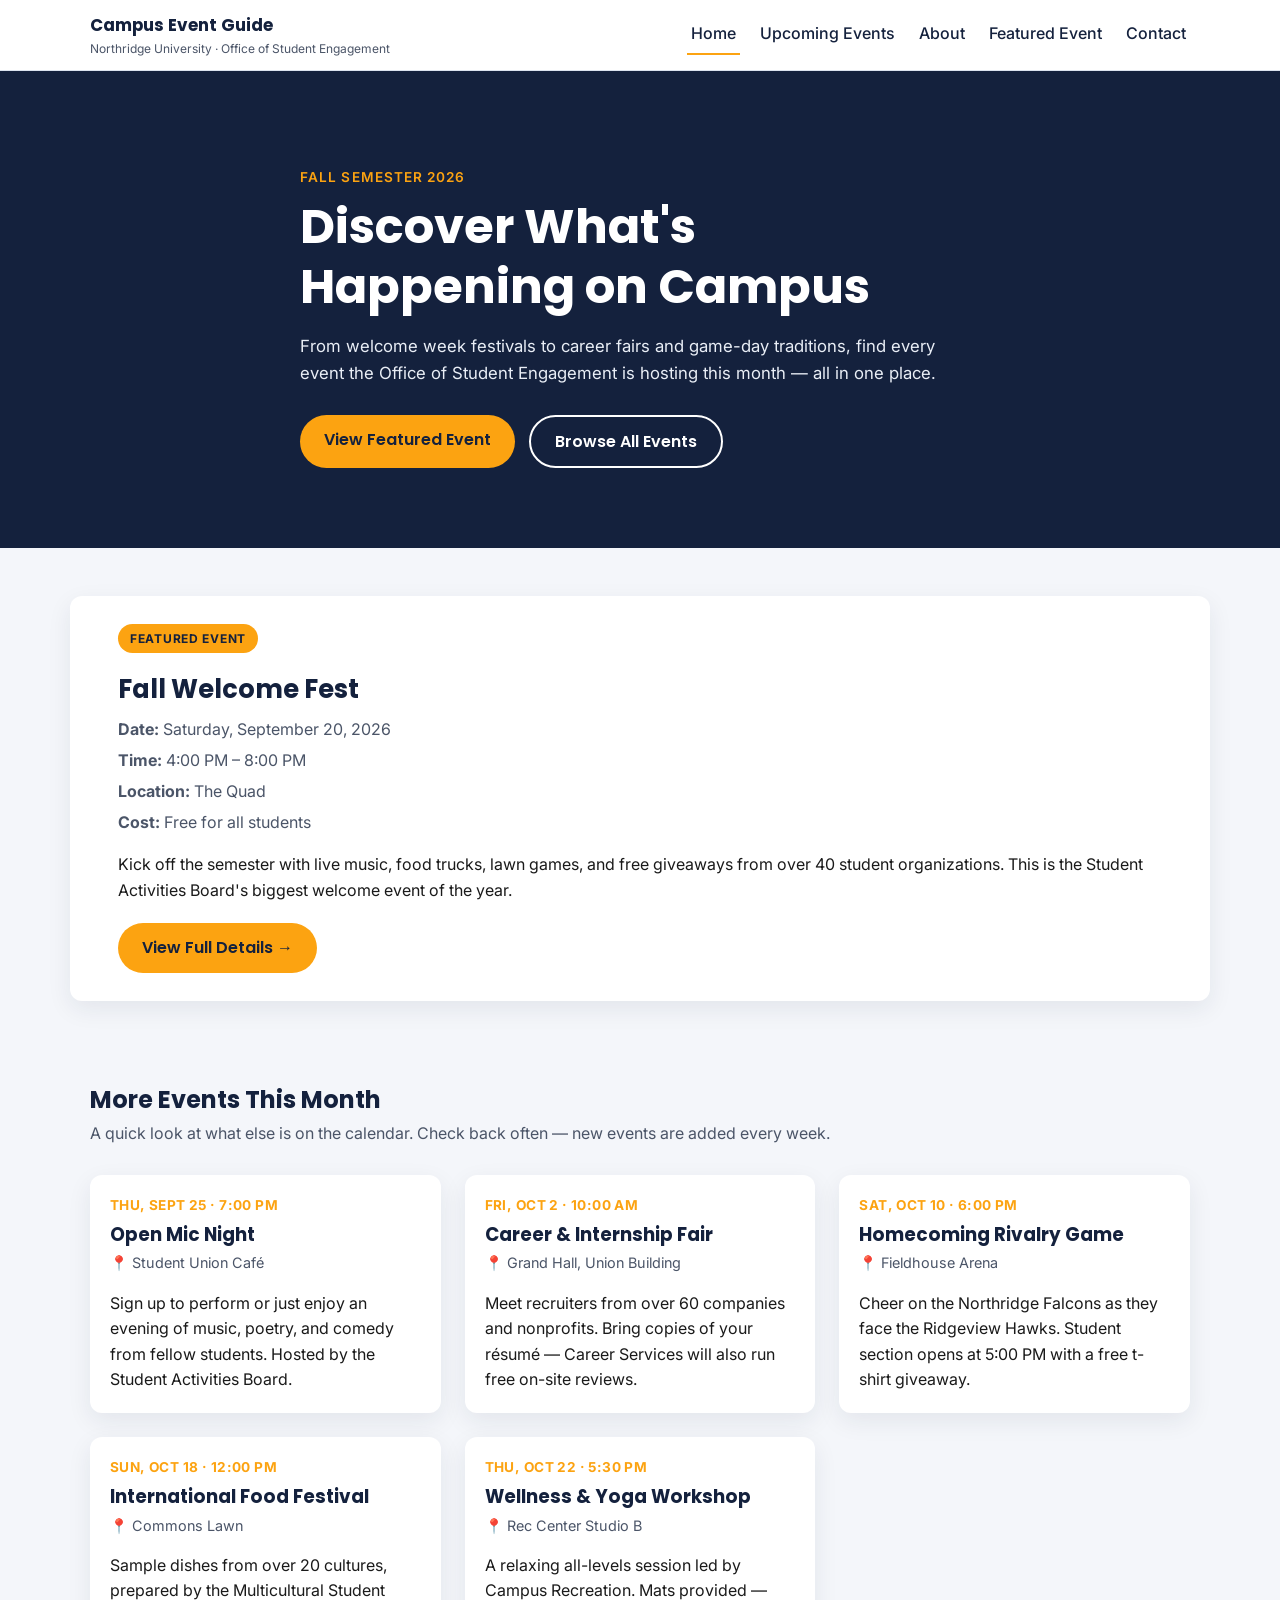
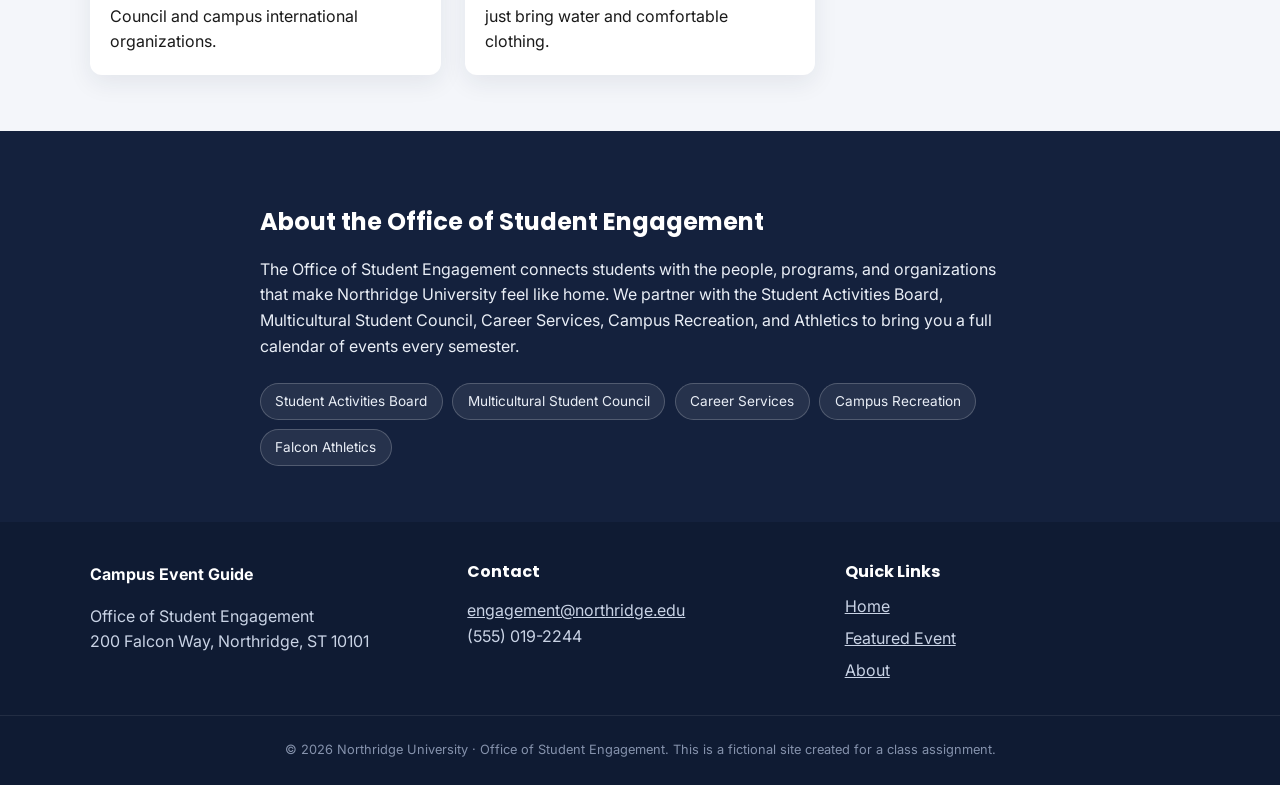
==== index.html @ b92c603f "Added index, event, and stylesheet files. Also created nav bar" ====
<!DOCTYPE html>
<html lang="en">
<head>
  <meta charset="UTF-8">
  <meta name="viewport" content="width=device-width, initial-scale=1.0">
  <title>Campus Event Guide | Northridge University</title>
  <meta name="description" content="Discover upcoming campus activities at Northridge University, brought to you by the Office of Student Engagement.">
  <link rel="preconnect" href="https://fonts.googleapis.com">
  <link rel="preconnect" href="https://fonts.gstatic.com" crossorigin>
  <link href="https://fonts.googleapis.com/css2?family=Inter:wght@400;500;600&family=Poppins:wght@600;700&display=swap" rel="stylesheet">
  <link rel="stylesheet" href="css/styles.css">
</head>
<body>
  <a class="skip-link" href="#main">Skip to main content</a>

  <header class="site-header">
    <div class="container header-inner">
      <a class="brand" href="index.html">
        <span class="brand-text">
          <strong>Campus Event Guide</strong>
          <small>Northridge University · Office of Student Engagement</small>
        </span>
      </a>
      <nav class="site-nav" aria-label="Primary">
        <ul>
          <li><a href="index.html" aria-current="page">Home</a></li>
          <li><a href="#events">Upcoming Events</a></li>
          <li><a href="#about">About</a></li>
          <li><a href="event.html">Featured Event</a></li>
          <li><a href="#contact">Contact</a></li>
        </ul>
      </nav>
    </div>
  </header>

  <main id="main">
    <section class="hero" aria-labelledby="hero-heading">
      <div class="container hero-inner">
        <p class="eyebrow">Fall Semester 2026</p>
        <h1 id="hero-heading">Discover What's Happening on Campus</h1>
        <p class="hero-lede">From welcome week festivals to career fairs and game-day traditions, find every event the Office of Student Engagement is hosting this month — all in one place.</p>
        <div class="hero-actions">
          <a class="btn btn-primary" href="event.html">View Featured Event</a>
          <a class="btn btn-ghost" href="#events">Browse All Events</a>
        </div>
      </div>
    </section>

    <section class="featured" aria-labelledby="featured-heading">
      <div class="container featured-card">
        <div class="featured-content">
          <p class="tag">Featured Event</p>
          <h2 id="featured-heading">Fall Welcome Fest</h2>
          <ul class="meta-list">
            <li><strong>Date:</strong> Saturday, September 20, 2026</li>
            <li><strong>Time:</strong> 4:00 PM – 8:00 PM</li>
            <li><strong>Location:</strong> The Quad</li>
            <li><strong>Cost:</strong> Free for all students</li>
          </ul>
          <p>Kick off the semester with live music, food trucks, lawn games, and free giveaways from over 40 student organizations. This is the Student Activities Board's biggest welcome event of the year.</p>
          <a class="btn btn-primary" href="event.html">View Full Details →</a>
        </div>
      </div>
    </section>

    <section class="events" id="events" aria-labelledby="events-heading">
      <div class="container">
        <h2 id="events-heading">More Events This Month</h2>
        <p class="section-lede">A quick look at what else is on the calendar. Check back often — new events are added every week.</p>
        <ul class="event-grid">
          <li class="event-card">
            <div class="event-card-body">
              <p class="event-date">Thu, Sept 25 · 7:00 PM</p>
              <h3>Open Mic Night</h3>
              <p class="event-location">📍 Student Union Café</p>
              <p>Sign up to perform or just enjoy an evening of music, poetry, and comedy from fellow students. Hosted by the Student Activities Board.</p>
            </div>
          </li>
          <li class="event-card">
            <div class="event-card-body">
              <p class="event-date">Fri, Oct 2 · 10:00 AM</p>
              <h3>Career &amp; Internship Fair</h3>
              <p class="event-location">📍 Grand Hall, Union Building</p>
              <p>Meet recruiters from over 60 companies and nonprofits. Bring copies of your résumé — Career Services will also run free on-site reviews.</p>
            </div>
          </li>
          <li class="event-card">
            <div class="event-card-body">
              <p class="event-date">Sat, Oct 10 · 6:00 PM</p>
              <h3>Homecoming Rivalry Game</h3>
              <p class="event-location">📍 Fieldhouse Arena</p>
              <p>Cheer on the Northridge Falcons as they face the Ridgeview Hawks. Student section opens at 5:00 PM with a free t-shirt giveaway.</p>
            </div>
          </li>
          <li class="event-card">
            <div class="event-card-body">
              <p class="event-date">Sun, Oct 18 · 12:00 PM</p>
              <h3>International Food Festival</h3>
              <p class="event-location">📍 Commons Lawn</p>
              <p>Sample dishes from over 20 cultures, prepared by the Multicultural Student Council and campus international organizations.</p>
            </div>
          </li>
          <li class="event-card">
            <div class="event-card-body">
              <p class="event-date">Thu, Oct 22 · 5:30 PM</p>
              <h3>Wellness &amp; Yoga Workshop</h3>
              <p class="event-location">📍 Rec Center Studio B</p>
              <p>A relaxing all-levels session led by Campus Recreation. Mats provided — just bring water and comfortable clothing.</p>
            </div>
          </li>
        </ul>
      </div>
    </section>

    <section class="about" id="about" aria-labelledby="about-heading">
      <div class="container about-inner">
        <h2 id="about-heading">About the Office of Student Engagement</h2>
        <p>The Office of Student Engagement connects students with the people, programs, and organizations that make Northridge University feel like home. We partner with the Student Activities Board, Multicultural Student Council, Career Services, Campus Recreation, and Athletics to bring you a full calendar of events every semester.</p>
        <div class="org-list">
          <span>Student Activities Board</span>
          <span>Multicultural Student Council</span>
          <span>Career Services</span>
          <span>Campus Recreation</span>
          <span>Falcon Athletics</span>
        </div>
      </div>
    </section>
  </main>

  <footer class="site-footer" id="contact">
    <div class="container footer-inner">
      <div>
        <div class="brand">
          <strong>Campus Event Guide</strong>
        </div>
        <p>Office of Student Engagement<br>
        200 Falcon Way, Northridge, ST 10101</p>
      </div>
      <div>
        <h3>Contact</h3>
        <p><a href="mailto:engagement@northridge.edu">engagement@northridge.edu</a><br>
        (555) 019-2244</p>
      </div>
      <div>
        <h3>Quick Links</h3>
        <ul class="footer-links">
          <li><a href="index.html">Home</a></li>
          <li><a href="event.html">Featured Event</a></li>
          <li><a href="#about">About</a></li>
        </ul>
      </div>
    </div>
    <p class="copyright">© 2026 Northridge University · Office of Student Engagement. This is a fictional site created for a class assignment.</p>
  </footer>
</body>
</html>
---- css/styles.css ----
/* ===========================================================
   Campus Event Guide — Northridge University
   Mobile-first stylesheet. Breakpoints: 600px (tablet), 900px (desktop)
   =========================================================== */

:root {
  --color-navy: #14213D;
  --color-navy-light: #2A4E7C;
  --color-gold: #FCA311;
  --color-bg: #F4F6FA;
  --color-surface: #FFFFFF;
  --color-text: #1A1A1A;
  --color-text-muted: #4B5568;
  --color-border: #DCE3EF;

  --font-heading: "Poppins", "Segoe UI", Arial, sans-serif;
  --font-body: "Inter", "Segoe UI", Arial, sans-serif;

  --radius: 12px;
  --shadow: 0 8px 24px rgba(20, 33, 61, 0.08);
  --container-width: 1140px;
}

/* ---------- Reset ---------- */
*, *::before, *::after { box-sizing: border-box; }
html { scroll-behavior: smooth; }
body {
  margin: 0;
  font-family: var(--font-body);
  color: var(--color-text);
  background: var(--color-bg);
  line-height: 1.6;
}
img { max-width: 100%; display: block; }
a { color: var(--color-navy-light); }
h1, h2, h3 { font-family: var(--font-heading); color: var(--color-navy); line-height: 1.25; }
ul { margin: 0; padding: 0; list-style: none; }

.sr-only {
  position: absolute;
  width: 1px; height: 1px;
  padding: 0; margin: -1px;
  overflow: hidden;
  clip: rect(0, 0, 0, 0);
  white-space: nowrap;
  border: 0;
}

.skip-link {
  position: absolute;
  left: -999px;
  top: 0;
  background: var(--color-gold);
  color: var(--color-navy);
  padding: 0.75rem 1.25rem;
  font-weight: 600;
  z-index: 100;
  border-radius: 0 0 8px 0;
}
.skip-link:focus {
  left: 0;
}

:focus-visible {
  outline: 3px solid var(--color-gold);
  outline-offset: 2px;
}

.container {
  width: 100%;
  max-width: var(--container-width);
  margin-inline: auto;
  padding-inline: 1.25rem;
}

/* ---------- Buttons ---------- */
.btn {
  display: inline-block;
  font-family: var(--font-heading);
  font-weight: 600;
  text-decoration: none;
  padding: 0.75rem 1.5rem;
  border-radius: 999px;
  transition: transform 0.15s ease, box-shadow 0.15s ease;
}
.btn-primary {
  background: var(--color-gold);
  color: var(--color-navy);
}
.btn-primary:hover { transform: translateY(-2px); box-shadow: var(--shadow); }
.btn-ghost {
  background: transparent;
  color: var(--color-surface);
  border: 2px solid var(--color-surface);
}
.btn-ghost:hover { background: rgba(255,255,255,0.12); }
.event-details .btn-ghost {
  color: var(--color-navy);
  border-color: var(--color-navy);
}
.btn-block { display: block; text-align: center; margin-top: 1rem; }

/* ---------- Header ---------- */
.site-header {
  background: var(--color-surface);
  border-bottom: 1px solid var(--color-border);
  position: sticky;
  top: 0;
  z-index: 50;
}
.header-inner {
  display: flex;
  flex-direction: column;
  gap: 0.75rem;
  padding-block: 0.75rem;
}
.brand {
  display: flex;
  align-items: center;
  gap: 0.75rem;
  text-decoration: none;
  color: var(--color-navy);
}
.brand-text { display: flex; flex-direction: column; }
.brand-text strong { font-family: var(--font-heading); font-size: 1.05rem; }
.brand-text small { color: var(--color-text-muted); font-size: 0.75rem; }

.site-nav ul {
  display: flex;
  flex-wrap: wrap;
  gap: 0.25rem 1rem;
}
.site-nav a {
  display: inline-block;
  padding: 0.4rem 0.25rem;
  text-decoration: none;
  color: var(--color-navy);
  font-weight: 500;
  border-bottom: 2px solid transparent;
}
.site-nav a:hover,
.site-nav a[aria-current="page"] {
  border-bottom-color: var(--color-gold);
}

/* ---------- Hero ---------- */
.hero {
  color: var(--color-surface);
  background: var(--color-navy);
}
.hero-inner {
  padding-block: 4rem 3.5rem;
  max-width: 720px;
}
.eyebrow {
  text-transform: uppercase;
  letter-spacing: 0.08em;
  font-weight: 600;
  color: var(--color-gold);
  font-size: 0.85rem;
  margin: 0 0 0.5rem;
}
.hero h1 {
  color: var(--color-surface);
  font-size: 2rem;
  margin: 0 0 1rem;
}
.hero-lede {
  font-size: 1.05rem;
  color: #E9EEF6;
  margin: 0 0 1.75rem;
}
.hero-actions {
  display: flex;
  flex-wrap: wrap;
  gap: 0.85rem;
}

/* ---------- Featured event card ---------- */
.featured {
  padding-block: 3rem;
}
.featured-card {
  background: var(--color-surface);
  border-radius: var(--radius);
  box-shadow: var(--shadow);
  overflow: hidden;
  display: grid;
  grid-template-columns: 1fr;
}
.featured-content { padding: 1.75rem; }
.tag {
  display: inline-block;
  background: var(--color-gold);
  color: var(--color-navy);
  font-weight: 700;
  font-size: 0.75rem;
  text-transform: uppercase;
  letter-spacing: 0.06em;
  padding: 0.3rem 0.75rem;
  border-radius: 999px;
  margin-bottom: 0.75rem;
}
.featured-content h2 { font-size: 1.6rem; margin: 0 0 0.75rem; }
.meta-list {
  display: grid;
  gap: 0.35rem;
  margin: 0 0 1rem;
  color: var(--color-text-muted);
}
.featured-content p { margin: 0 0 1.25rem; }

/* ---------- Events grid ---------- */
.events { padding-block: 1rem 3.5rem; }
.events h2 { margin-bottom: 0.4rem; }
.section-lede { color: var(--color-text-muted); margin: 0 0 1.75rem; }

.event-grid {
  display: grid;
  grid-template-columns: 1fr;
  gap: 1.5rem;
}
.event-card {
  background: var(--color-surface);
  border-radius: var(--radius);
  box-shadow: var(--shadow);
  overflow: hidden;
  display: flex;
  flex-direction: column;
}
.event-card-body { padding: 1.25rem; }
.event-date {
  color: var(--color-gold);
  font-weight: 700;
  font-size: 0.85rem;
  text-transform: uppercase;
  letter-spacing: 0.03em;
  margin: 0 0 0.4rem;
}
.event-card h3 { margin: 0 0 0.35rem; font-size: 1.15rem; }
.event-location { color: var(--color-text-muted); margin: 0 0 0.6rem; font-size: 0.9rem; }
.event-card-body p:last-child { margin-bottom: 0; }

/* ---------- About ---------- */
.about { padding-block: 3.5rem; background: var(--color-navy); color: #E9EEF6; }
.about h2 { color: var(--color-surface); }
.about-inner { max-width: 800px; }
.org-list {
  display: flex;
  flex-wrap: wrap;
  gap: 0.6rem;
  margin-top: 1.5rem;
}
.org-list span {
  background: rgba(255,255,255,0.08);
  border: 1px solid rgba(255,255,255,0.2);
  padding: 0.4rem 0.9rem;
  border-radius: 999px;
  font-size: 0.85rem;
}

/* ---------- Footer ---------- */
.site-footer {
  background: #0F1B33;
  color: #C9D3E5;
  padding-block: 2.5rem 1.5rem;
}
.footer-inner {
  display: grid;
  gap: 2rem;
  grid-template-columns: 1fr;
}
.site-footer .brand { color: var(--color-surface); margin-bottom: 0.75rem; }
.site-footer h3 { color: var(--color-surface); font-size: 1rem; margin: 0 0 0.75rem; }
.site-footer a { color: #C9D3E5; }
.footer-links { display: grid; gap: 0.4rem; }
.copyright {
  text-align: center;
  font-size: 0.8rem;
  color: #8592AC;
  margin: 2rem 0 0;
  padding-top: 1.5rem;
  border-top: 1px solid rgba(255,255,255,0.08);
}

/* ---------- Breadcrumb ---------- */
.breadcrumb { padding-block: 1rem 0; }
.breadcrumb ol { display: flex; gap: 0.5rem; flex-wrap: wrap; font-size: 0.9rem; color: var(--color-text-muted); }
.breadcrumb li:not(:last-child)::after { content: "/"; margin-left: 0.5rem; }
.breadcrumb a { text-decoration: none; }

/* ---------- Event detail hero ---------- */
.event-hero {
  color: var(--color-surface);
  background: var(--color-navy);
  margin-top: 0.5rem;
}
.event-hero-content { padding-block: 2rem; }
.event-hero-content h1 { color: var(--color-surface); font-size: 1.9rem; margin: 0.4rem 0; }
.event-hero-lede { max-width: 560px; color: #E9EEF6; margin: 0; }

/* ---------- Event details layout ---------- */
.event-details { padding-block: 2.5rem 4rem; }
.event-details-grid {
  display: grid;
  grid-template-columns: 1fr;
  gap: 2.5rem;
}
.event-main h2 { margin-top: 2rem; }
.event-main h2:first-child { margin-top: 0; }

.schedule-table {
  width: 100%;
  border-collapse: collapse;
  background: var(--color-surface);
  border-radius: var(--radius);
  overflow: hidden;
  box-shadow: var(--shadow);
}
.schedule-table th, .schedule-table td {
  text-align: left;
  padding: 0.75rem 1rem;
  border-bottom: 1px solid var(--color-border);
}
.schedule-table th { background: var(--color-navy); color: var(--color-surface); }
.schedule-table tr:last-child td { border-bottom: none; }

.info-list { display: grid; gap: 0.6rem; }
.info-list li {
  padding-left: 1.4rem;
  position: relative;
}
.info-list li::before {
  content: "✓";
  position: absolute;
  left: 0;
  color: var(--color-gold);
  font-weight: 700;
}

/* ---------- Sidebar ---------- */
.event-sidebar { display: grid; gap: 1.5rem; align-content: start; }
.fact-card {
  background: var(--color-surface);
  border-radius: var(--radius);
  box-shadow: var(--shadow);
  padding: 1.5rem;
}
.fact-card h2 { font-size: 1.1rem; margin: 0 0 1rem; }
.fact-card dl { margin: 0; }
.fact-card dt {
  font-size: 0.75rem;
  text-transform: uppercase;
  letter-spacing: 0.04em;
  color: var(--color-text-muted);
  margin-top: 0.75rem;
}
.fact-card dt:first-child { margin-top: 0; }
.fact-card dd { margin: 0.15rem 0 0; font-weight: 500; }
.related-list { display: grid; gap: 0.6rem; }
.related-list a { text-decoration: none; }
.related-list a:hover { text-decoration: underline; }

/* ===========================================================
   Tablet and up
   =========================================================== */
@media (min-width: 600px) {
  .header-inner {
    flex-direction: row;
    align-items: center;
    justify-content: space-between;
  }
  .hero h1 { font-size: 2.5rem; }
  .event-grid { grid-template-columns: repeat(2, 1fr); }
  .footer-inner { grid-template-columns: repeat(3, 1fr); }
}

/* ===========================================================
   Desktop and up
   =========================================================== */
@media (min-width: 900px) {
  .hero h1 { font-size: 3rem; }
  .hero-inner { padding-block: 6rem 5rem; }
  .event-grid { grid-template-columns: repeat(3, 1fr); }
  .event-details-grid { grid-template-columns: 2fr 1fr; }
  .event-hero-content h1 { font-size: 2.6rem; }
}
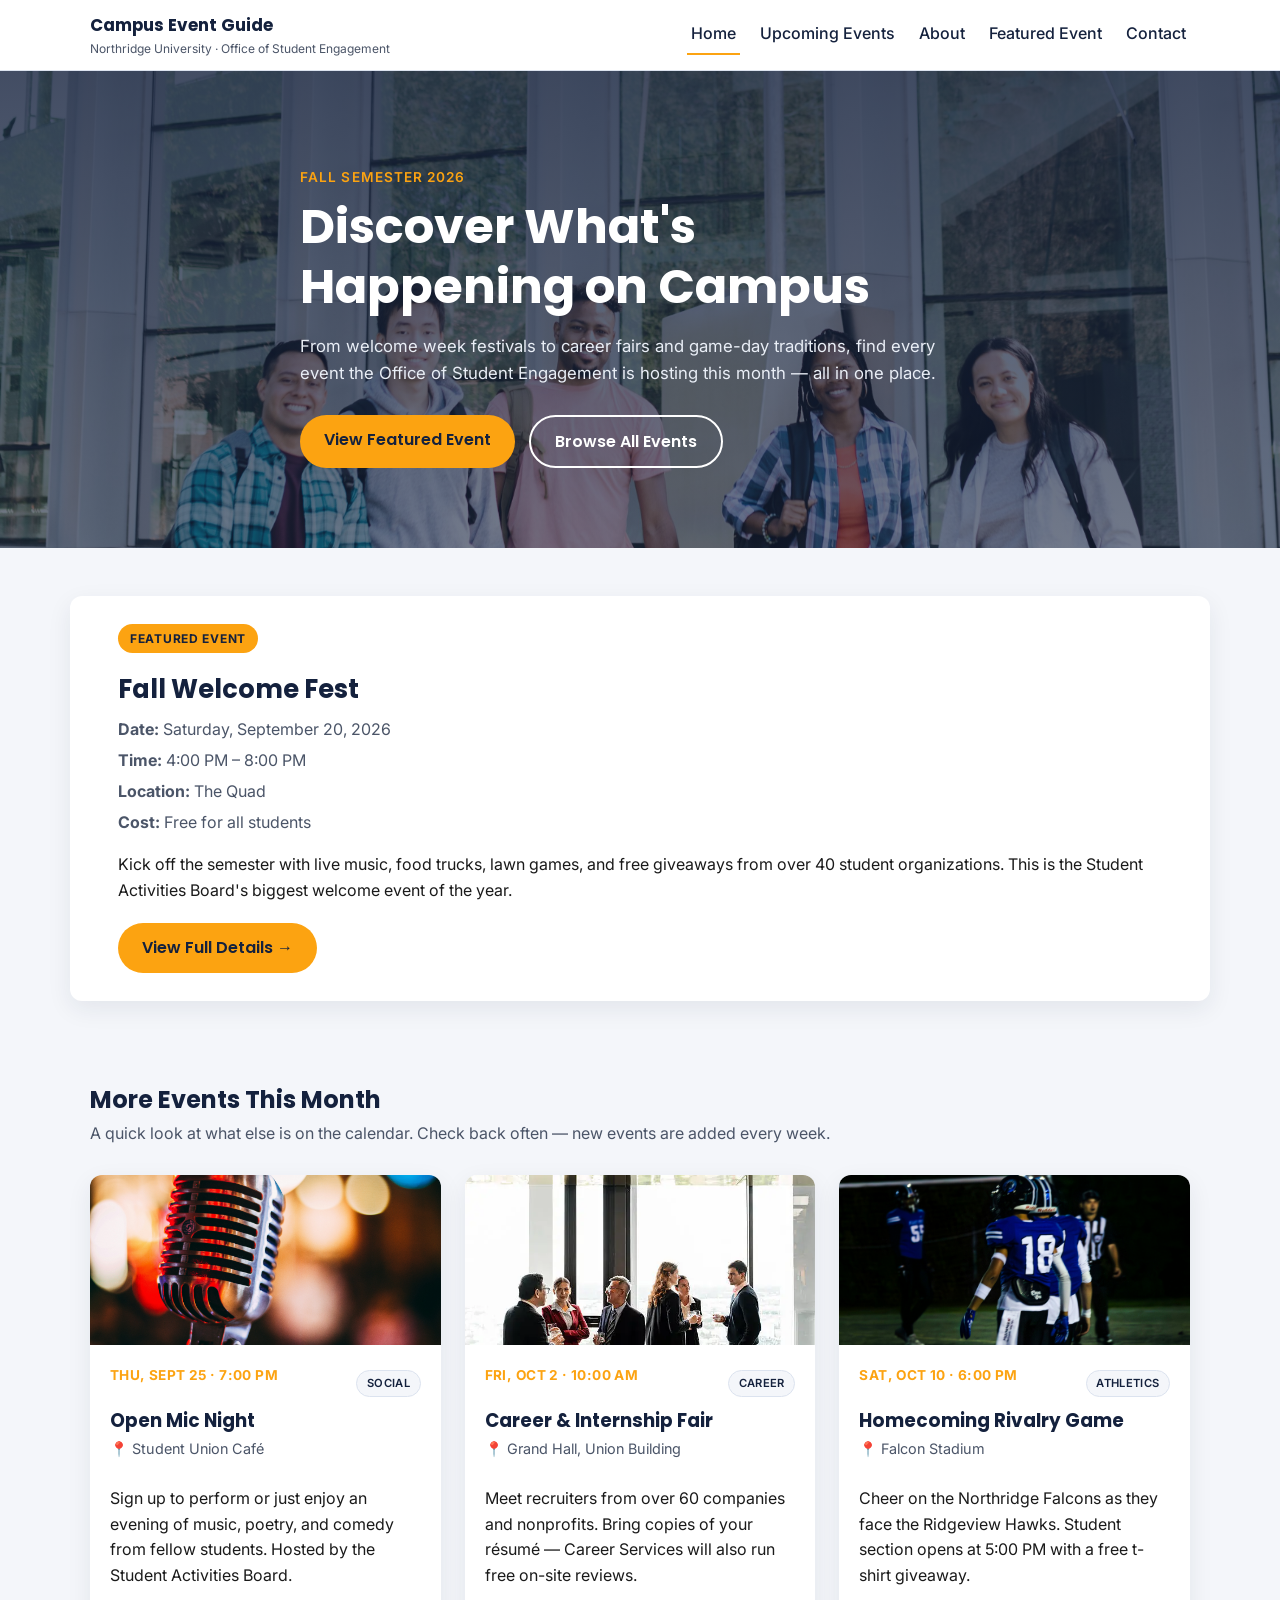
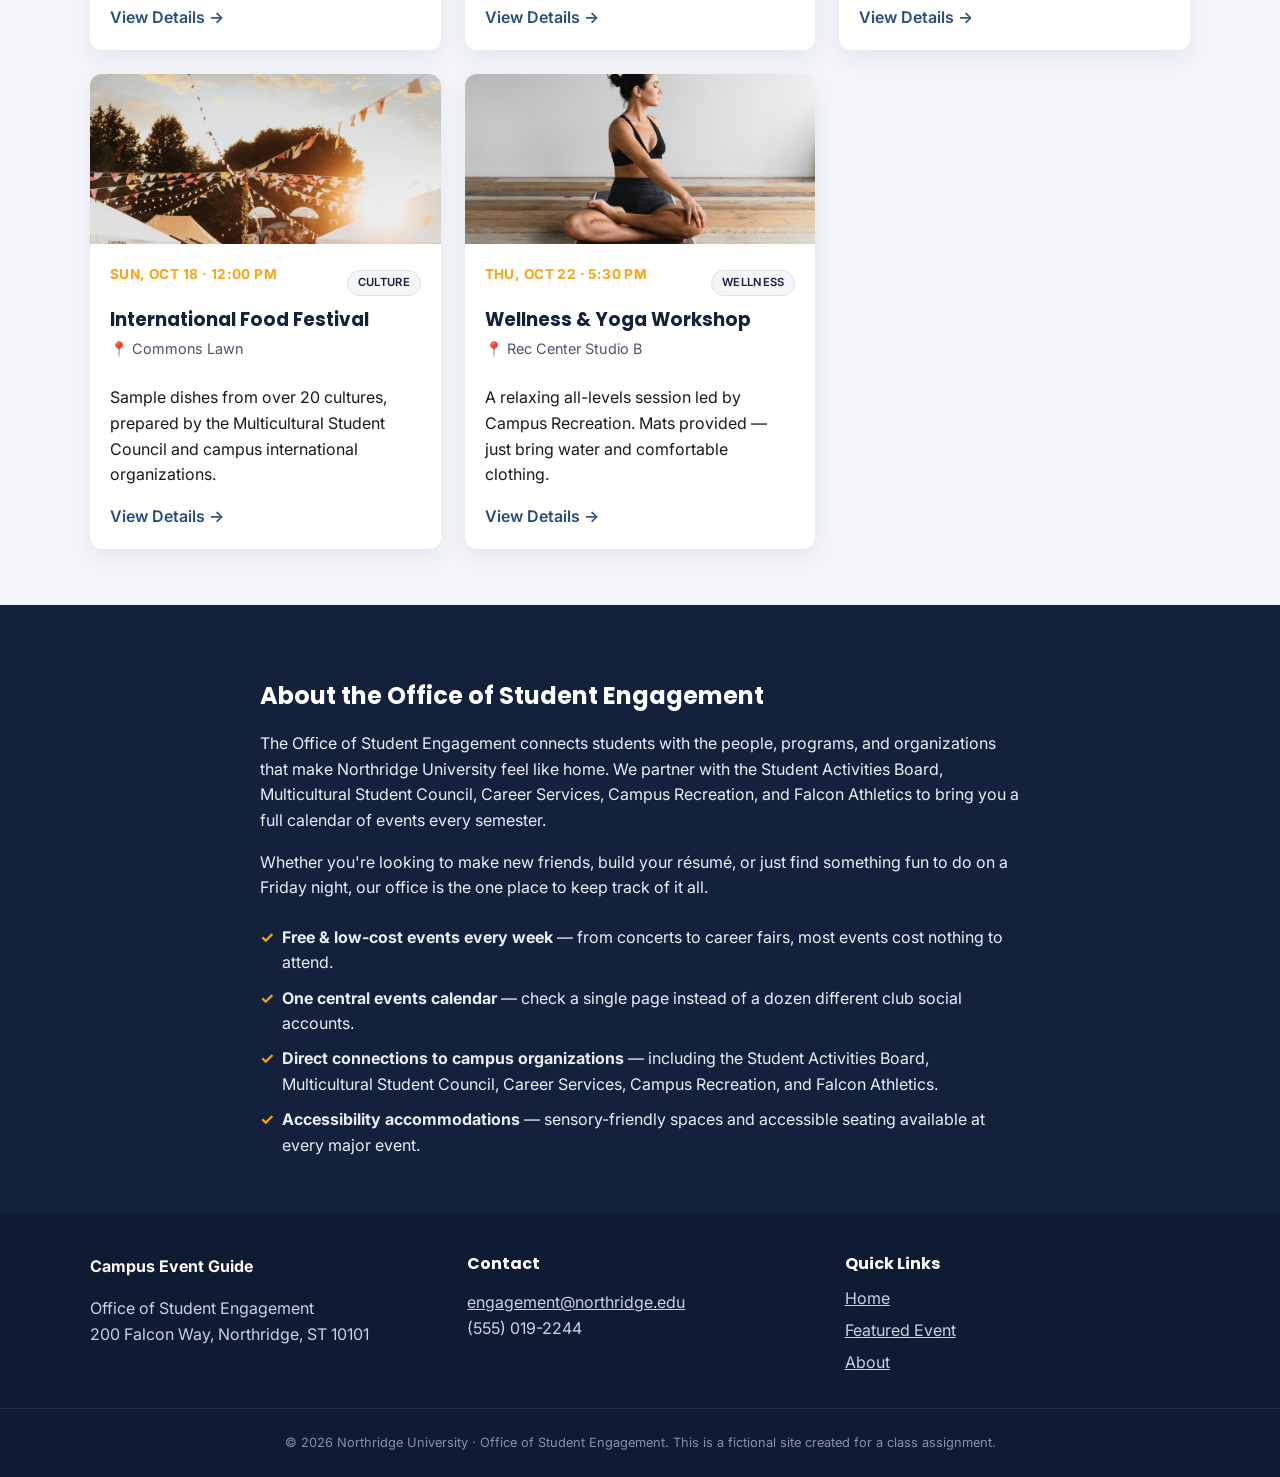
==== commit 0621646b: "Added hero and event card photos" ====
--- a/index.html
+++ b/index.html
@@ -35,6 +35,8 @@
 
   <main id="main">
     <section class="hero" aria-labelledby="hero-heading">
+      <img class="hero-bg" src="images/hero.jpg" alt="Students gathering on the Quad at Northridge University during a campus event">
+      <div class="hero-overlay"></div>
       <div class="container hero-inner">
         <p class="eyebrow">Fall Semester 2026</p>
         <h1 id="hero-heading">Discover What's Happening on Campus</h1>
@@ -69,43 +71,68 @@
         <p class="section-lede">A quick look at what else is on the calendar. Check back often — new events are added every week.</p>
         <ul class="event-grid">
           <li class="event-card">
+            <img src="images/event-open-mic.jpg" alt="A student performing at the microphone during Open Mic Night in the Student Union Café" loading="lazy">
             <div class="event-card-body">
-              <p class="event-date">Thu, Sept 25 · 7:00 PM</p>
+              <div class="event-card-meta">
+                <p class="event-date">Thu, Sept 25 · 7:00 PM</p>
+                <span class="category-tag">Social</span>
+              </div>
               <h3>Open Mic Night</h3>
               <p class="event-location">📍 Student Union Café</p>
               <p>Sign up to perform or just enjoy an evening of music, poetry, and comedy from fellow students. Hosted by the Student Activities Board.</p>
+              <a class="details-link" href="event.html" aria-label="View details for Open Mic Night">View Details →</a>
             </div>
           </li>
           <li class="event-card">
+            <img src="images/event-career-fair.jpg" alt="Students talking with recruiters at booths during the Career and Internship Fair" loading="lazy">
             <div class="event-card-body">
-              <p class="event-date">Fri, Oct 2 · 10:00 AM</p>
+              <div class="event-card-meta">
+                <p class="event-date">Fri, Oct 2 · 10:00 AM</p>
+                <span class="category-tag">Career</span>
+              </div>
               <h3>Career &amp; Internship Fair</h3>
               <p class="event-location">📍 Grand Hall, Union Building</p>
               <p>Meet recruiters from over 60 companies and nonprofits. Bring copies of your résumé — Career Services will also run free on-site reviews.</p>
+              <a class="details-link" href="event.html" aria-label="View details for the Career and Internship Fair">View Details →</a>
             </div>
           </li>
           <li class="event-card">
+            <img src="images/event-homecoming.jpg" alt="Students cheering in the stands at the Homecoming Rivalry Game" loading="lazy">
             <div class="event-card-body">
-              <p class="event-date">Sat, Oct 10 · 6:00 PM</p>
+              <div class="event-card-meta">
+                <p class="event-date">Sat, Oct 10 · 6:00 PM</p>
+                <span class="category-tag">Athletics</span>
+              </div>
               <h3>Homecoming Rivalry Game</h3>
-              <p class="event-location">📍 Fieldhouse Arena</p>
+              <p class="event-location">📍 Falcon Stadium</p>
               <p>Cheer on the Northridge Falcons as they face the Ridgeview Hawks. Student section opens at 5:00 PM with a free t-shirt giveaway.</p>
+              <a class="details-link" href="event.html" aria-label="View details for the Homecoming Rivalry Game">View Details →</a>
             </div>
           </li>
           <li class="event-card">
+            <img src="images/event-food-fest.jpg" alt="A spread of dishes from different cultures at the International Food Festival" loading="lazy">
             <div class="event-card-body">
-              <p class="event-date">Sun, Oct 18 · 12:00 PM</p>
+              <div class="event-card-meta">
+                <p class="event-date">Sun, Oct 18 · 12:00 PM</p>
+                <span class="category-tag">Culture</span>
+              </div>
               <h3>International Food Festival</h3>
               <p class="event-location">📍 Commons Lawn</p>
               <p>Sample dishes from over 20 cultures, prepared by the Multicultural Student Council and campus international organizations.</p>
+              <a class="details-link" href="event.html" aria-label="View details for the International Food Festival">View Details →</a>
             </div>
           </li>
           <li class="event-card">
+            <img src="images/event-yoga.jpg" alt="Students stretching on mats during the Wellness and Yoga Workshop" loading="lazy">
             <div class="event-card-body">
-              <p class="event-date">Thu, Oct 22 · 5:30 PM</p>
+              <div class="event-card-meta">
+                <p class="event-date">Thu, Oct 22 · 5:30 PM</p>
+                <span class="category-tag">Wellness</span>
+              </div>
               <h3>Wellness &amp; Yoga Workshop</h3>
               <p class="event-location">📍 Rec Center Studio B</p>
               <p>A relaxing all-levels session led by Campus Recreation. Mats provided — just bring water and comfortable clothing.</p>
+              <a class="details-link" href="event.html" aria-label="View details for the Wellness and Yoga Workshop">View Details →</a>
             </div>
           </li>
         </ul>
@@ -115,14 +142,14 @@
     <section class="about" id="about" aria-labelledby="about-heading">
       <div class="container about-inner">
         <h2 id="about-heading">About the Office of Student Engagement</h2>
-        <p>The Office of Student Engagement connects students with the people, programs, and organizations that make Northridge University feel like home. We partner with the Student Activities Board, Multicultural Student Council, Career Services, Campus Recreation, and Athletics to bring you a full calendar of events every semester.</p>
-        <div class="org-list">
-          <span>Student Activities Board</span>
-          <span>Multicultural Student Council</span>
-          <span>Career Services</span>
-          <span>Campus Recreation</span>
-          <span>Falcon Athletics</span>
-        </div>
+        <p>The Office of Student Engagement connects students with the people, programs, and organizations that make Northridge University feel like home. We partner with the Student Activities Board, Multicultural Student Council, Career Services, Campus Recreation, and Falcon Athletics to bring you a full calendar of events every semester.</p>
+        <p>Whether you're looking to make new friends, build your résumé, or just find something fun to do on a Friday night, our office is the one place to keep track of it all.</p>
+        <ul class="info-list about-benefits">
+          <li><strong>Free &amp; low-cost events every week</strong> — from concerts to career fairs, most events cost nothing to attend.</li>
+          <li><strong>One central events calendar</strong> — check a single page instead of a dozen different club social accounts.</li>
+          <li><strong>Direct connections to campus organizations</strong> — including the Student Activities Board, Multicultural Student Council, Career Services, Campus Recreation, and Falcon Athletics.</li>
+          <li><strong>Accessibility accommodations</strong> — sensory-friendly spaces and accessible seating available at every major event.</li>
+        </ul>
       </div>
     </section>
   </main>
--- a/css/styles.css
+++ b/css/styles.css
@@ -145,10 +145,28 @@
 
 /* ---------- Hero ---------- */
 .hero {
+  position: relative;
   color: var(--color-surface);
   background: var(--color-navy);
+  overflow: hidden;
+}
+.hero-bg {
+  position: absolute;
+  inset: 0;
+  width: 100%;
+  height: 100%;
+  object-fit: cover;
+  z-index: 0;
+}
+.hero-overlay {
+  position: absolute;
+  inset: 0;
+  background: linear-gradient(180deg, rgba(20, 33, 61, 0.8), rgba(20, 33, 61, 0.6));
+  z-index: 1;
 }
 .hero-inner {
+  position: relative;
+  z-index: 2;
   padding-block: 4rem 3.5rem;
   max-width: 720px;
 }
@@ -228,36 +246,51 @@
   display: flex;
   flex-direction: column;
 }
-.event-card-body { padding: 1.25rem; }
+.event-card img { width: 100%; height: 170px; object-fit: cover; }
+.event-card-body { padding: 1.25rem; display: flex; flex-direction: column; flex-grow: 1; }
+.event-card-meta {
+  display: flex;
+  align-items: center;
+  justify-content: space-between;
+  gap: 0.5rem;
+  margin: 0 0 0.4rem;
+}
 .event-date {
   color: var(--color-gold);
   font-weight: 700;
   font-size: 0.85rem;
   text-transform: uppercase;
   letter-spacing: 0.03em;
-  margin: 0 0 0.4rem;
+  margin: 0;
+}
+.category-tag {
+  flex-shrink: 0;
+  background: var(--color-bg);
+  color: var(--color-navy);
+  border: 1px solid var(--color-border);
+  font-size: 0.7rem;
+  font-weight: 600;
+  text-transform: uppercase;
+  letter-spacing: 0.03em;
+  padding: 0.2rem 0.6rem;
+  border-radius: 999px;
 }
 .event-card h3 { margin: 0 0 0.35rem; font-size: 1.15rem; }
 .event-location { color: var(--color-text-muted); margin: 0 0 0.6rem; font-size: 0.9rem; }
-.event-card-body p:last-child { margin-bottom: 0; }
+.event-card-body p:last-of-type { margin-bottom: 1rem; }
+.details-link {
+  display: inline-block;
+  margin-top: auto;
+  font-weight: 600;
+  text-decoration: none;
+}
+.details-link:hover { text-decoration: underline; }
 
 /* ---------- About ---------- */
 .about { padding-block: 3.5rem; background: var(--color-navy); color: #E9EEF6; }
 .about h2 { color: var(--color-surface); }
 .about-inner { max-width: 800px; }
-.org-list {
-  display: flex;
-  flex-wrap: wrap;
-  gap: 0.6rem;
-  margin-top: 1.5rem;
-}
-.org-list span {
-  background: rgba(255,255,255,0.08);
-  border: 1px solid rgba(255,255,255,0.2);
-  padding: 0.4rem 0.9rem;
-  border-radius: 999px;
-  font-size: 0.85rem;
-}
+.about-benefits { margin-top: 1.5rem; }
 
 /* ---------- Footer ---------- */
 .site-footer {
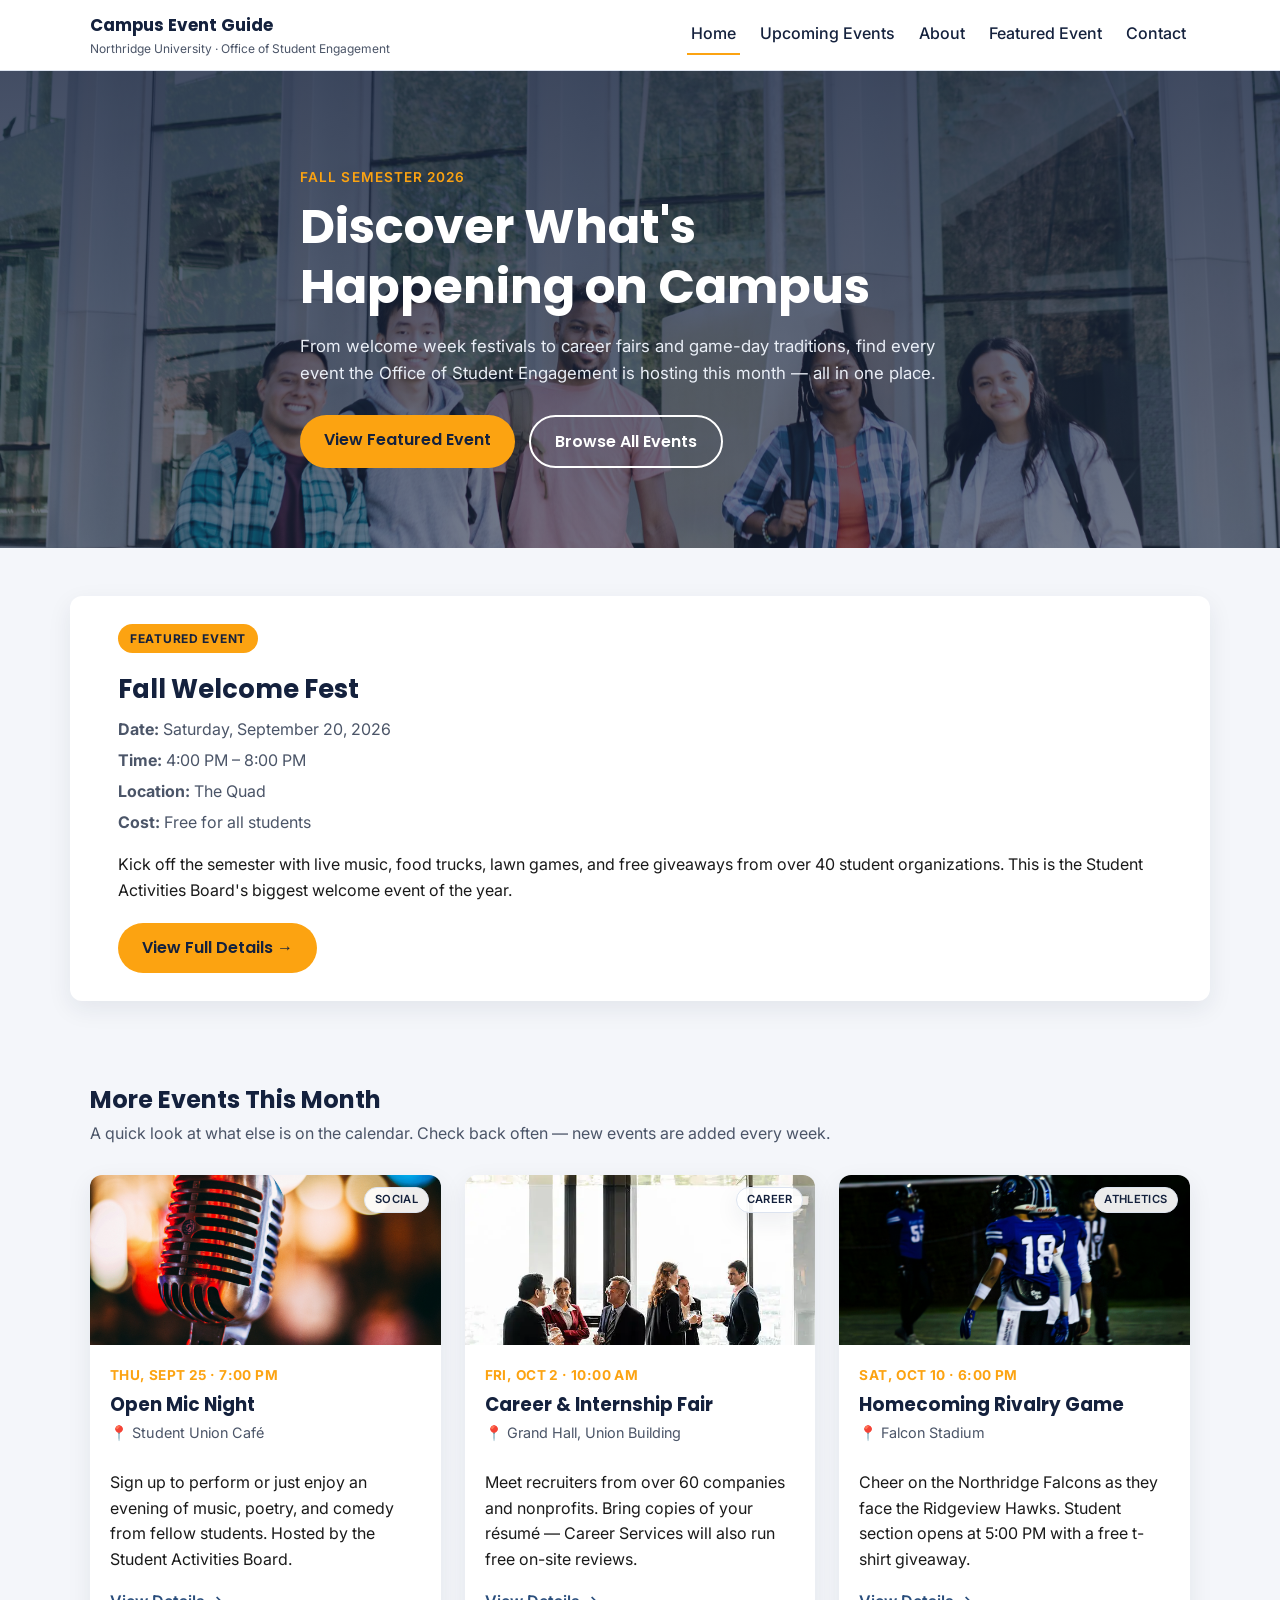
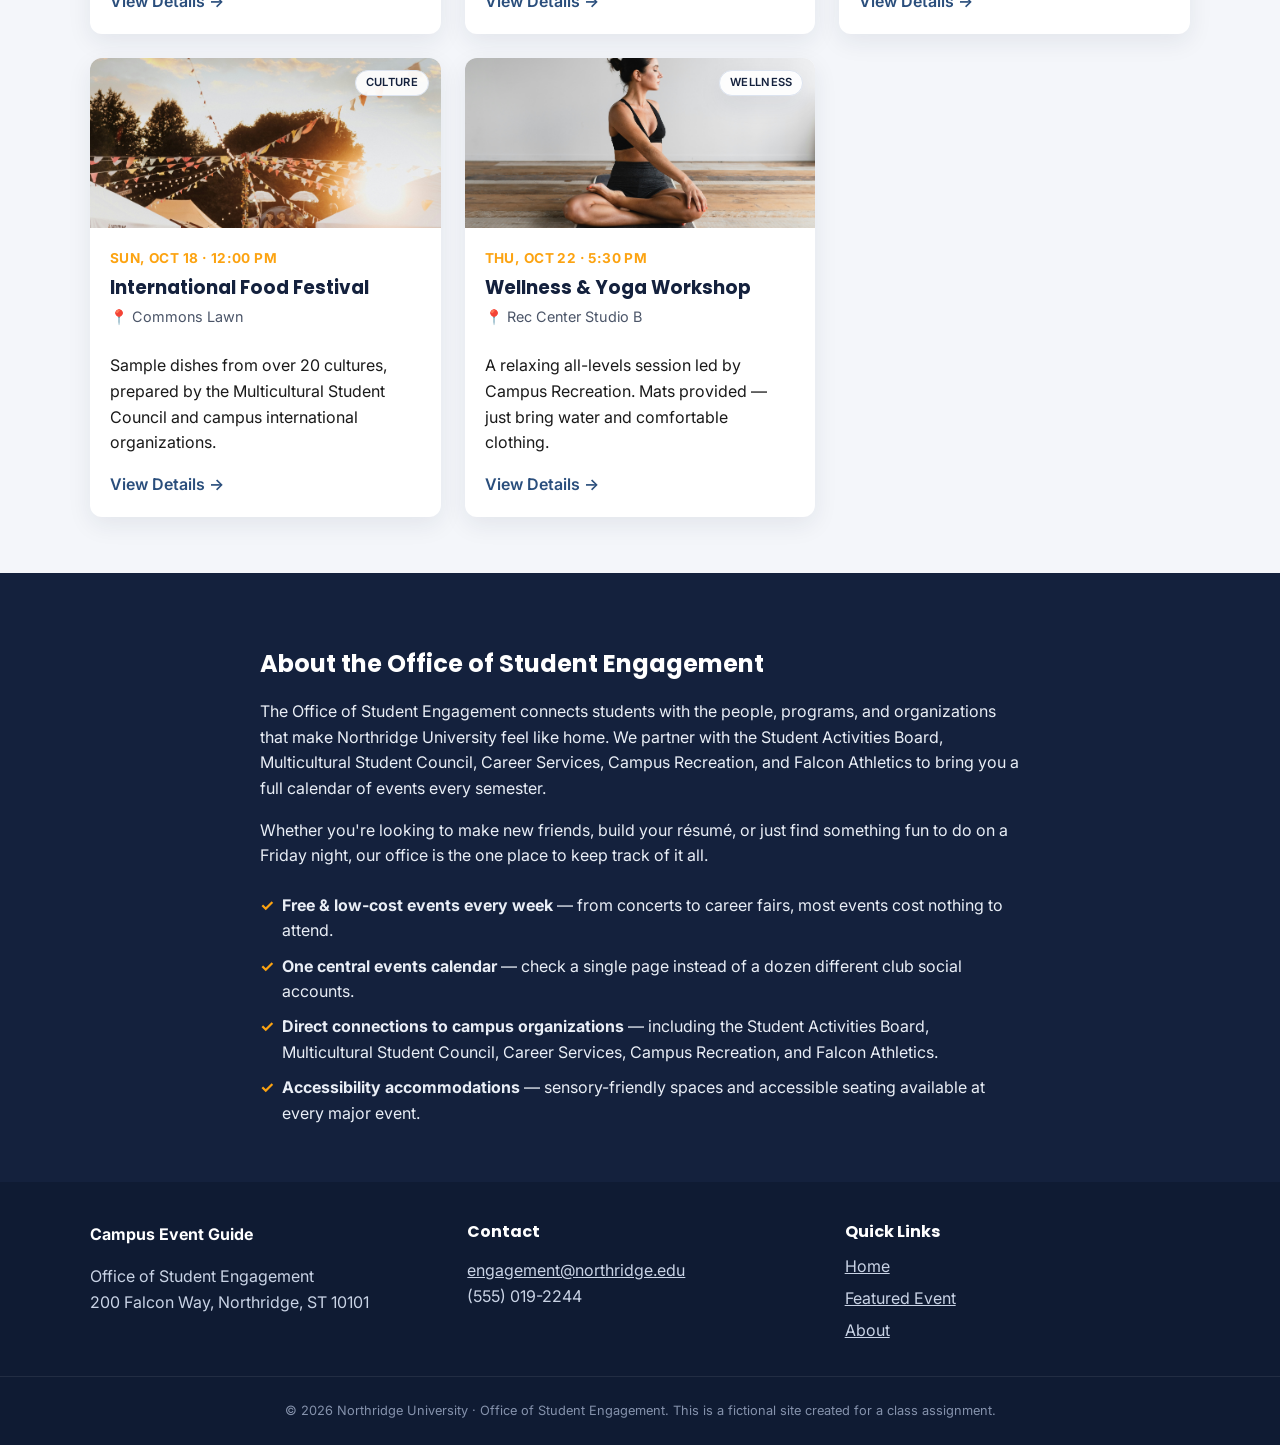
==== commit 8fe68683: "Made some adjustments to CSS" ====
--- a/index.html
+++ b/index.html
@@ -35,7 +35,10 @@
 
   <main id="main">
     <section class="hero" aria-labelledby="hero-heading">
-      <img class="hero-bg" src="images/hero.jpg" alt="Students gathering on the Quad at Northridge University during a campus event">
+      <figure class="hero-media">
+        <img class="hero-bg" src="images/hero.jpg" alt="Students gathering on the Quad at Northridge University during a campus event">
+        <figcaption class="sr-only">Students gathering on the Quad during a past campus event</figcaption>
+      </figure>
       <div class="hero-overlay"></div>
       <div class="container hero-inner">
         <p class="eyebrow">Fall Semester 2026</p>
@@ -49,20 +52,20 @@
     </section>
 
     <section class="featured" aria-labelledby="featured-heading">
-      <div class="container featured-card">
+      <article class="container featured-card">
         <div class="featured-content">
           <p class="tag">Featured Event</p>
           <h2 id="featured-heading">Fall Welcome Fest</h2>
           <ul class="meta-list">
-            <li><strong>Date:</strong> Saturday, September 20, 2026</li>
-            <li><strong>Time:</strong> 4:00 PM – 8:00 PM</li>
+            <li><strong>Date:</strong> <time datetime="2026-09-20">Saturday, September 20, 2026</time></li>
+            <li><strong>Time:</strong> <time datetime="16:00">4:00 PM</time> – <time datetime="20:00">8:00 PM</time></li>
             <li><strong>Location:</strong> The Quad</li>
             <li><strong>Cost:</strong> Free for all students</li>
           </ul>
           <p>Kick off the semester with live music, food trucks, lawn games, and free giveaways from over 40 student organizations. This is the Student Activities Board's biggest welcome event of the year.</p>
           <a class="btn btn-primary" href="event.html">View Full Details →</a>
         </div>
-      </div>
+      </article>
     </section>
 
     <section class="events" id="events" aria-labelledby="events-heading">
@@ -70,70 +73,80 @@
         <h2 id="events-heading">More Events This Month</h2>
         <p class="section-lede">A quick look at what else is on the calendar. Check back often — new events are added every week.</p>
         <ul class="event-grid">
-          <li class="event-card">
-            <img src="images/event-open-mic.jpg" alt="A student performing at the microphone during Open Mic Night in the Student Union Café" loading="lazy">
-            <div class="event-card-body">
-              <div class="event-card-meta">
-                <p class="event-date">Thu, Sept 25 · 7:00 PM</p>
-                <span class="category-tag">Social</span>
+          <li>
+            <article class="event-card">
+              <figure class="event-card-media">
+                <img src="images/event-open-mic.jpg" alt="A student performing at the microphone during Open Mic Night in the Student Union Café" loading="lazy">
+                <figcaption class="category-tag">Social</figcaption>
+              </figure>
+              <div class="event-card-body">
+                <p class="event-date"><time datetime="2026-09-25T19:00">Thu, Sept 25 · 7:00 PM</time></p>
+                <h3>Open Mic Night</h3>
+                <p class="event-location">📍 Student Union Café</p>
+                <p>Sign up to perform or just enjoy an evening of music, poetry, and comedy from fellow students. Hosted by the Student Activities Board.</p>
+                <a class="details-link" href="event.html" aria-label="View details for Open Mic Night">View Details →</a>
               </div>
-              <h3>Open Mic Night</h3>
-              <p class="event-location">📍 Student Union Café</p>
-              <p>Sign up to perform or just enjoy an evening of music, poetry, and comedy from fellow students. Hosted by the Student Activities Board.</p>
-              <a class="details-link" href="event.html" aria-label="View details for Open Mic Night">View Details →</a>
-            </div>
+            </article>
           </li>
-          <li class="event-card">
-            <img src="images/event-career-fair.jpg" alt="Students talking with recruiters at booths during the Career and Internship Fair" loading="lazy">
-            <div class="event-card-body">
-              <div class="event-card-meta">
-                <p class="event-date">Fri, Oct 2 · 10:00 AM</p>
-                <span class="category-tag">Career</span>
+          <li>
+            <article class="event-card">
+              <figure class="event-card-media">
+                <img src="images/event-career-fair.jpg" alt="Students talking with recruiters at booths during the Career and Internship Fair" loading="lazy">
+                <figcaption class="category-tag">Career</figcaption>
+              </figure>
+              <div class="event-card-body">
+                <p class="event-date"><time datetime="2026-10-02T10:00">Fri, Oct 2 · 10:00 AM</time></p>
+                <h3>Career &amp; Internship Fair</h3>
+                <p class="event-location">📍 Grand Hall, Union Building</p>
+                <p>Meet recruiters from over 60 companies and nonprofits. Bring copies of your résumé — Career Services will also run free on-site reviews.</p>
+                <a class="details-link" href="event.html" aria-label="View details for the Career and Internship Fair">View Details →</a>
               </div>
-              <h3>Career &amp; Internship Fair</h3>
-              <p class="event-location">📍 Grand Hall, Union Building</p>
-              <p>Meet recruiters from over 60 companies and nonprofits. Bring copies of your résumé — Career Services will also run free on-site reviews.</p>
-              <a class="details-link" href="event.html" aria-label="View details for the Career and Internship Fair">View Details →</a>
-            </div>
+            </article>
           </li>
-          <li class="event-card">
-            <img src="images/event-homecoming.jpg" alt="Students cheering in the stands at the Homecoming Rivalry Game" loading="lazy">
-            <div class="event-card-body">
-              <div class="event-card-meta">
-                <p class="event-date">Sat, Oct 10 · 6:00 PM</p>
-                <span class="category-tag">Athletics</span>
+          <li>
+            <article class="event-card">
+              <figure class="event-card-media">
+                <img src="images/event-homecoming.jpg" alt="Students cheering in the stands at the Homecoming Rivalry Game" loading="lazy">
+                <figcaption class="category-tag">Athletics</figcaption>
+              </figure>
+              <div class="event-card-body">
+                <p class="event-date"><time datetime="2026-10-10T18:00">Sat, Oct 10 · 6:00 PM</time></p>
+                <h3>Homecoming Rivalry Game</h3>
+                <p class="event-location">📍 Falcon Stadium</p>
+                <p>Cheer on the Northridge Falcons as they face the Ridgeview Hawks. Student section opens at 5:00 PM with a free t-shirt giveaway.</p>
+                <a class="details-link" href="event.html" aria-label="View details for the Homecoming Rivalry Game">View Details →</a>
               </div>
-              <h3>Homecoming Rivalry Game</h3>
-              <p class="event-location">📍 Falcon Stadium</p>
-              <p>Cheer on the Northridge Falcons as they face the Ridgeview Hawks. Student section opens at 5:00 PM with a free t-shirt giveaway.</p>
-              <a class="details-link" href="event.html" aria-label="View details for the Homecoming Rivalry Game">View Details →</a>
-            </div>
+            </article>
           </li>
-          <li class="event-card">
-            <img src="images/event-food-fest.jpg" alt="A spread of dishes from different cultures at the International Food Festival" loading="lazy">
-            <div class="event-card-body">
-              <div class="event-card-meta">
-                <p class="event-date">Sun, Oct 18 · 12:00 PM</p>
-                <span class="category-tag">Culture</span>
+          <li>
+            <article class="event-card">
+              <figure class="event-card-media">
+                <img src="images/event-food-fest.jpg" alt="A spread of dishes from different cultures at the International Food Festival" loading="lazy">
+                <figcaption class="category-tag">Culture</figcaption>
+              </figure>
+              <div class="event-card-body">
+                <p class="event-date"><time datetime="2026-10-18T12:00">Sun, Oct 18 · 12:00 PM</time></p>
+                <h3>International Food Festival</h3>
+                <p class="event-location">📍 Commons Lawn</p>
+                <p>Sample dishes from over 20 cultures, prepared by the Multicultural Student Council and campus international organizations.</p>
+                <a class="details-link" href="event.html" aria-label="View details for the International Food Festival">View Details →</a>
               </div>
-              <h3>International Food Festival</h3>
-              <p class="event-location">📍 Commons Lawn</p>
-              <p>Sample dishes from over 20 cultures, prepared by the Multicultural Student Council and campus international organizations.</p>
-              <a class="details-link" href="event.html" aria-label="View details for the International Food Festival">View Details →</a>
-            </div>
+            </article>
           </li>
-          <li class="event-card">
-            <img src="images/event-yoga.jpg" alt="Students stretching on mats during the Wellness and Yoga Workshop" loading="lazy">
-            <div class="event-card-body">
-              <div class="event-card-meta">
-                <p class="event-date">Thu, Oct 22 · 5:30 PM</p>
-                <span class="category-tag">Wellness</span>
+          <li>
+            <article class="event-card">
+              <figure class="event-card-media">
+                <img src="images/event-yoga.jpg" alt="Students stretching on mats during the Wellness and Yoga Workshop" loading="lazy">
+                <figcaption class="category-tag">Wellness</figcaption>
+              </figure>
+              <div class="event-card-body">
+                <p class="event-date"><time datetime="2026-10-22T17:30">Thu, Oct 22 · 5:30 PM</time></p>
+                <h3>Wellness &amp; Yoga Workshop</h3>
+                <p class="event-location">📍 Rec Center Studio B</p>
+                <p>A relaxing all-levels session led by Campus Recreation. Mats provided — just bring water and comfortable clothing.</p>
+                <a class="details-link" href="event.html" aria-label="View details for the Wellness and Yoga Workshop">View Details →</a>
               </div>
-              <h3>Wellness &amp; Yoga Workshop</h3>
-              <p class="event-location">📍 Rec Center Studio B</p>
-              <p>A relaxing all-levels session led by Campus Recreation. Mats provided — just bring water and comfortable clothing.</p>
-              <a class="details-link" href="event.html" aria-label="View details for the Wellness and Yoga Workshop">View Details →</a>
-            </div>
+            </article>
           </li>
         </ul>
       </div>
--- a/css/styles.css
+++ b/css/styles.css
@@ -1,8 +1,3 @@
-/* ===========================================================
-   Campus Event Guide — Northridge University
-   Mobile-first stylesheet. Breakpoints: 600px (tablet), 900px (desktop)
-   =========================================================== */
-
 :root {
   --color-navy: #14213D;
   --color-navy-light: #2A4E7C;
@@ -21,7 +16,6 @@
   --container-width: 1140px;
 }
 
-/* ---------- Reset ---------- */
 *, *::before, *::after { box-sizing: border-box; }
 html { scroll-behavior: smooth; }
 body {
@@ -32,6 +26,7 @@
   line-height: 1.6;
 }
 img { max-width: 100%; display: block; }
+figure { margin: 0; }
 a { color: var(--color-navy-light); }
 h1, h2, h3 { font-family: var(--font-heading); color: var(--color-navy); line-height: 1.25; }
 ul { margin: 0; padding: 0; list-style: none; }
@@ -73,7 +68,6 @@
   padding-inline: 1.25rem;
 }
 
-/* ---------- Buttons ---------- */
 .btn {
   display: inline-block;
   font-family: var(--font-heading);
@@ -100,7 +94,6 @@
 }
 .btn-block { display: block; text-align: center; margin-top: 1rem; }
 
-/* ---------- Header ---------- */
 .site-header {
   background: var(--color-surface);
   border-bottom: 1px solid var(--color-border);
@@ -143,7 +136,6 @@
   border-bottom-color: var(--color-gold);
 }
 
-/* ---------- Hero ---------- */
 .hero {
   position: relative;
   color: var(--color-surface);
@@ -194,7 +186,6 @@
   gap: 0.85rem;
 }
 
-/* ---------- Featured event card ---------- */
 .featured {
   padding-block: 3rem;
 }
@@ -228,7 +219,6 @@
 }
 .featured-content p { margin: 0 0 1.25rem; }
 
-/* ---------- Events grid ---------- */
 .events { padding-block: 1rem 3.5rem; }
 .events h2 { margin-bottom: 0.4rem; }
 .section-lede { color: var(--color-text-muted); margin: 0 0 1.75rem; }
@@ -238,7 +228,10 @@
   grid-template-columns: 1fr;
   gap: 1.5rem;
 }
+.event-grid > li { display: flex; }
 .event-card {
+  flex: 1 1 auto;
+  width: 100%;
   background: var(--color-surface);
   border-radius: var(--radius);
   box-shadow: var(--shadow);
@@ -246,22 +239,16 @@
   display: flex;
   flex-direction: column;
 }
-.event-card img { width: 100%; height: 170px; object-fit: cover; }
+.event-card-media { position: relative; }
+.event-card-media img { width: 100%; height: 170px; object-fit: cover; }
 .event-card-body { padding: 1.25rem; display: flex; flex-direction: column; flex-grow: 1; }
-.event-card-meta {
-  display: flex;
-  align-items: center;
-  justify-content: space-between;
-  gap: 0.5rem;
-  margin: 0 0 0.4rem;
-}
 .event-date {
   color: var(--color-gold);
   font-weight: 700;
   font-size: 0.85rem;
   text-transform: uppercase;
   letter-spacing: 0.03em;
-  margin: 0;
+  margin: 0 0 0.4rem;
 }
 .category-tag {
   flex-shrink: 0;
@@ -274,6 +261,13 @@
   letter-spacing: 0.03em;
   padding: 0.2rem 0.6rem;
   border-radius: 999px;
+}
+.event-card-media .category-tag {
+  position: absolute;
+  top: 0.75rem;
+  right: 0.75rem;
+  background: rgba(255, 255, 255, 0.92);
+  box-shadow: var(--shadow);
 }
 .event-card h3 { margin: 0 0 0.35rem; font-size: 1.15rem; }
 .event-location { color: var(--color-text-muted); margin: 0 0 0.6rem; font-size: 0.9rem; }
@@ -286,13 +280,11 @@
 }
 .details-link:hover { text-decoration: underline; }
 
-/* ---------- About ---------- */
 .about { padding-block: 3.5rem; background: var(--color-navy); color: #E9EEF6; }
 .about h2 { color: var(--color-surface); }
 .about-inner { max-width: 800px; }
 .about-benefits { margin-top: 1.5rem; }
 
-/* ---------- Footer ---------- */
 .site-footer {
   background: #0F1B33;
   color: #C9D3E5;
@@ -316,23 +308,32 @@
   border-top: 1px solid rgba(255,255,255,0.08);
 }
 
-/* ---------- Breadcrumb ---------- */
 .breadcrumb { padding-block: 1rem 0; }
 .breadcrumb ol { display: flex; gap: 0.5rem; flex-wrap: wrap; font-size: 0.9rem; color: var(--color-text-muted); }
 .breadcrumb li:not(:last-child)::after { content: "/"; margin-left: 0.5rem; }
 .breadcrumb a { text-decoration: none; }
 
-/* ---------- Event detail hero ---------- */
 .event-hero {
+  position: relative;
   color: var(--color-surface);
   background: var(--color-navy);
+  overflow: hidden;
   margin-top: 0.5rem;
 }
-.event-hero-content { padding-block: 2rem; }
+.event-hero-img {
+  position: absolute;
+  inset: 0;
+  width: 100%;
+  height: 100%;
+  object-fit: cover;
+  z-index: 0;
+}
+.event-hero-content { position: relative; z-index: 2; padding-block: 2rem; }
+.event-hero-tags { display: flex; flex-wrap: wrap; gap: 0.5rem; margin-bottom: 0.75rem; }
 .event-hero-content h1 { color: var(--color-surface); font-size: 1.9rem; margin: 0.4rem 0; }
-.event-hero-lede { max-width: 560px; color: #E9EEF6; margin: 0; }
-
-/* ---------- Event details layout ---------- */
+.event-hero-lede { max-width: 560px; color: #E9EEF6; margin: 0 0 0.75rem; }
+.event-hero-meta { max-width: 560px; color: #E9EEF6; margin: 0; font-weight: 500; }
+
 .event-details { padding-block: 2.5rem 4rem; }
 .event-details-grid {
   display: grid;
@@ -371,7 +372,6 @@
   font-weight: 700;
 }
 
-/* ---------- Sidebar ---------- */
 .event-sidebar { display: grid; gap: 1.5rem; align-content: start; }
 .fact-card {
   background: var(--color-surface);
@@ -390,13 +390,24 @@
 }
 .fact-card dt:first-child { margin-top: 0; }
 .fact-card dd { margin: 0.15rem 0 0; font-weight: 500; }
-.related-list { display: grid; gap: 0.6rem; }
-.related-list a { text-decoration: none; }
-.related-list a:hover { text-decoration: underline; }
-
-/* ===========================================================
-   Tablet and up
-   =========================================================== */
+
+.related-events { padding-block: 1rem 4rem; }
+.related-events h2 { margin-bottom: 1.25rem; }
+.related-events-list {
+  display: flex;
+  flex-wrap: wrap;
+  gap: 1.25rem;
+}
+.related-events-list > li { flex: 1 1 220px; }
+.related-event-card {
+  height: 100%;
+  background: var(--color-surface);
+  border-radius: var(--radius);
+  box-shadow: var(--shadow);
+  padding: 1.25rem;
+}
+.related-event-card h3 { margin: 0 0 0.35rem; font-size: 1.05rem; }
+
 @media (min-width: 600px) {
   .header-inner {
     flex-direction: row;
@@ -408,13 +419,11 @@
   .footer-inner { grid-template-columns: repeat(3, 1fr); }
 }
 
-/* ===========================================================
-   Desktop and up
-   =========================================================== */
 @media (min-width: 900px) {
   .hero h1 { font-size: 3rem; }
   .hero-inner { padding-block: 6rem 5rem; }
   .event-grid { grid-template-columns: repeat(3, 1fr); }
   .event-details-grid { grid-template-columns: 2fr 1fr; }
+  .event-hero-img { height: 380px; }
   .event-hero-content h1 { font-size: 2.6rem; }
 }
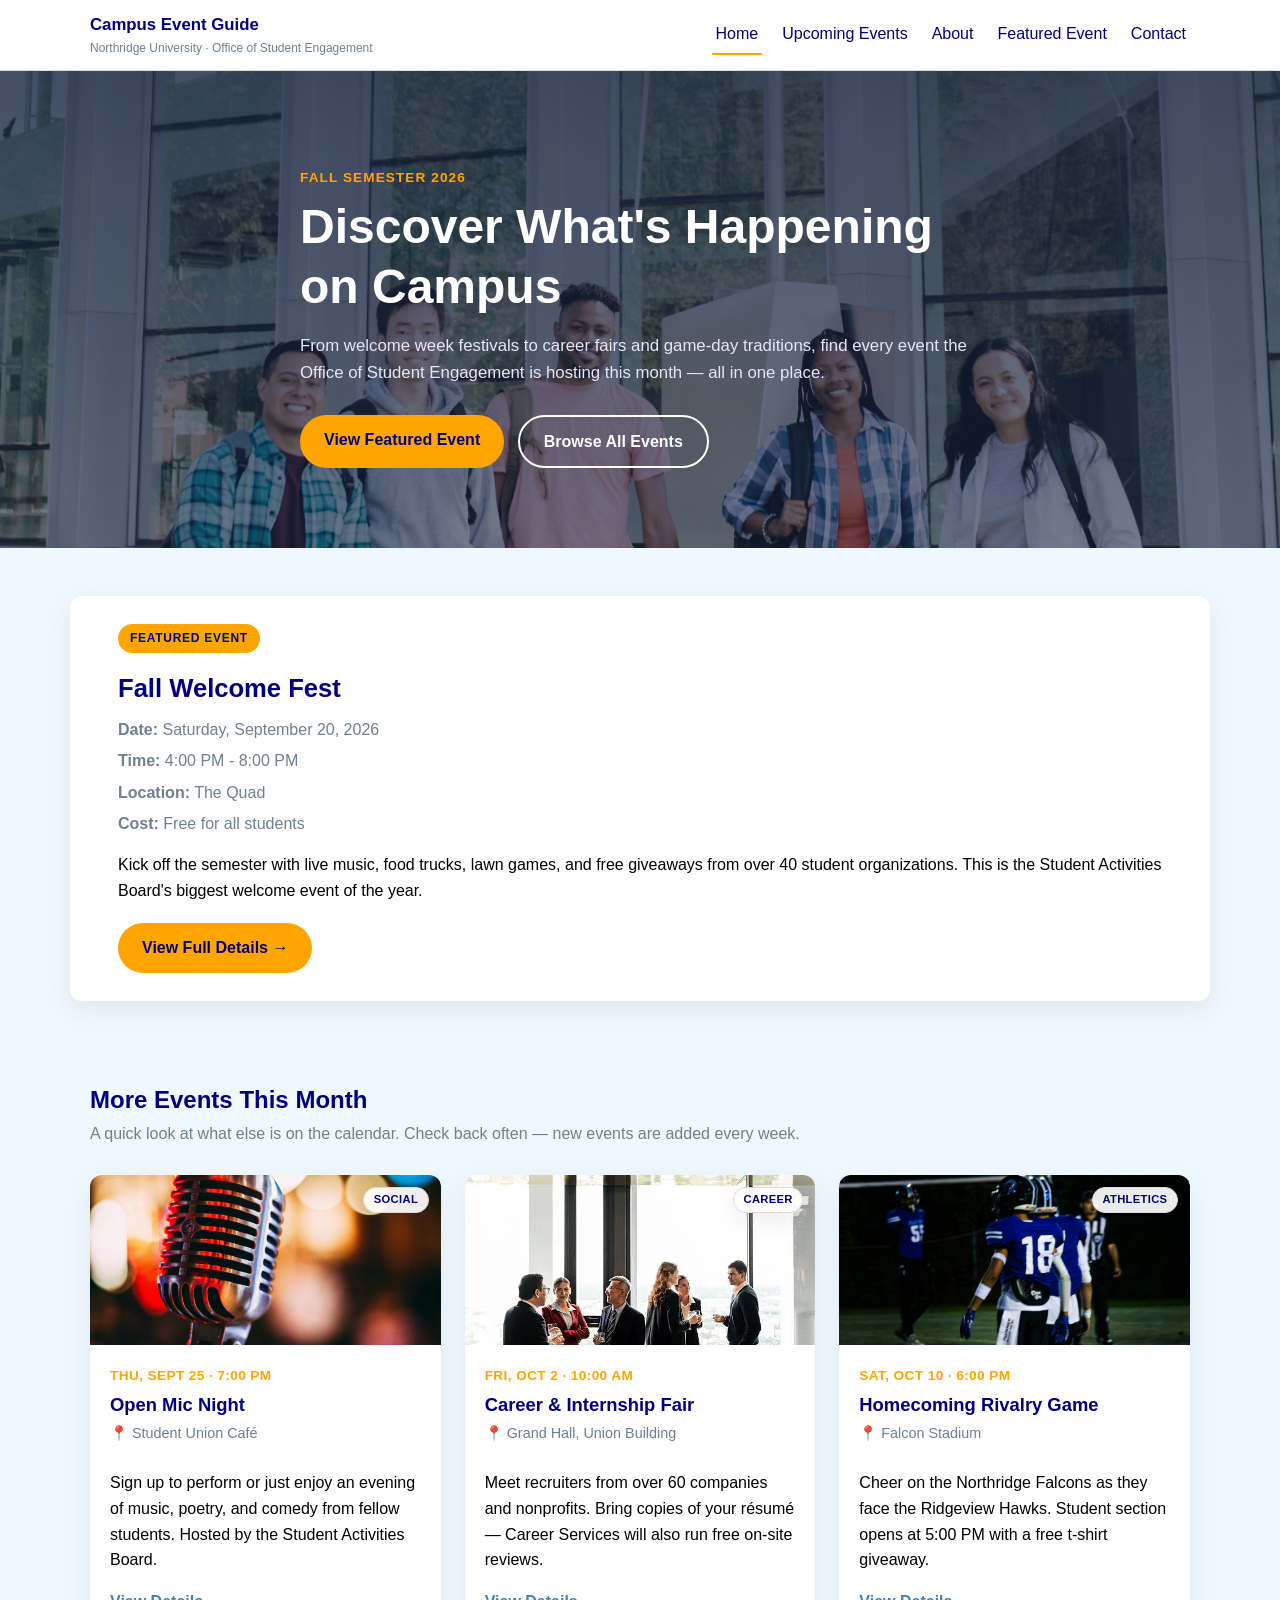
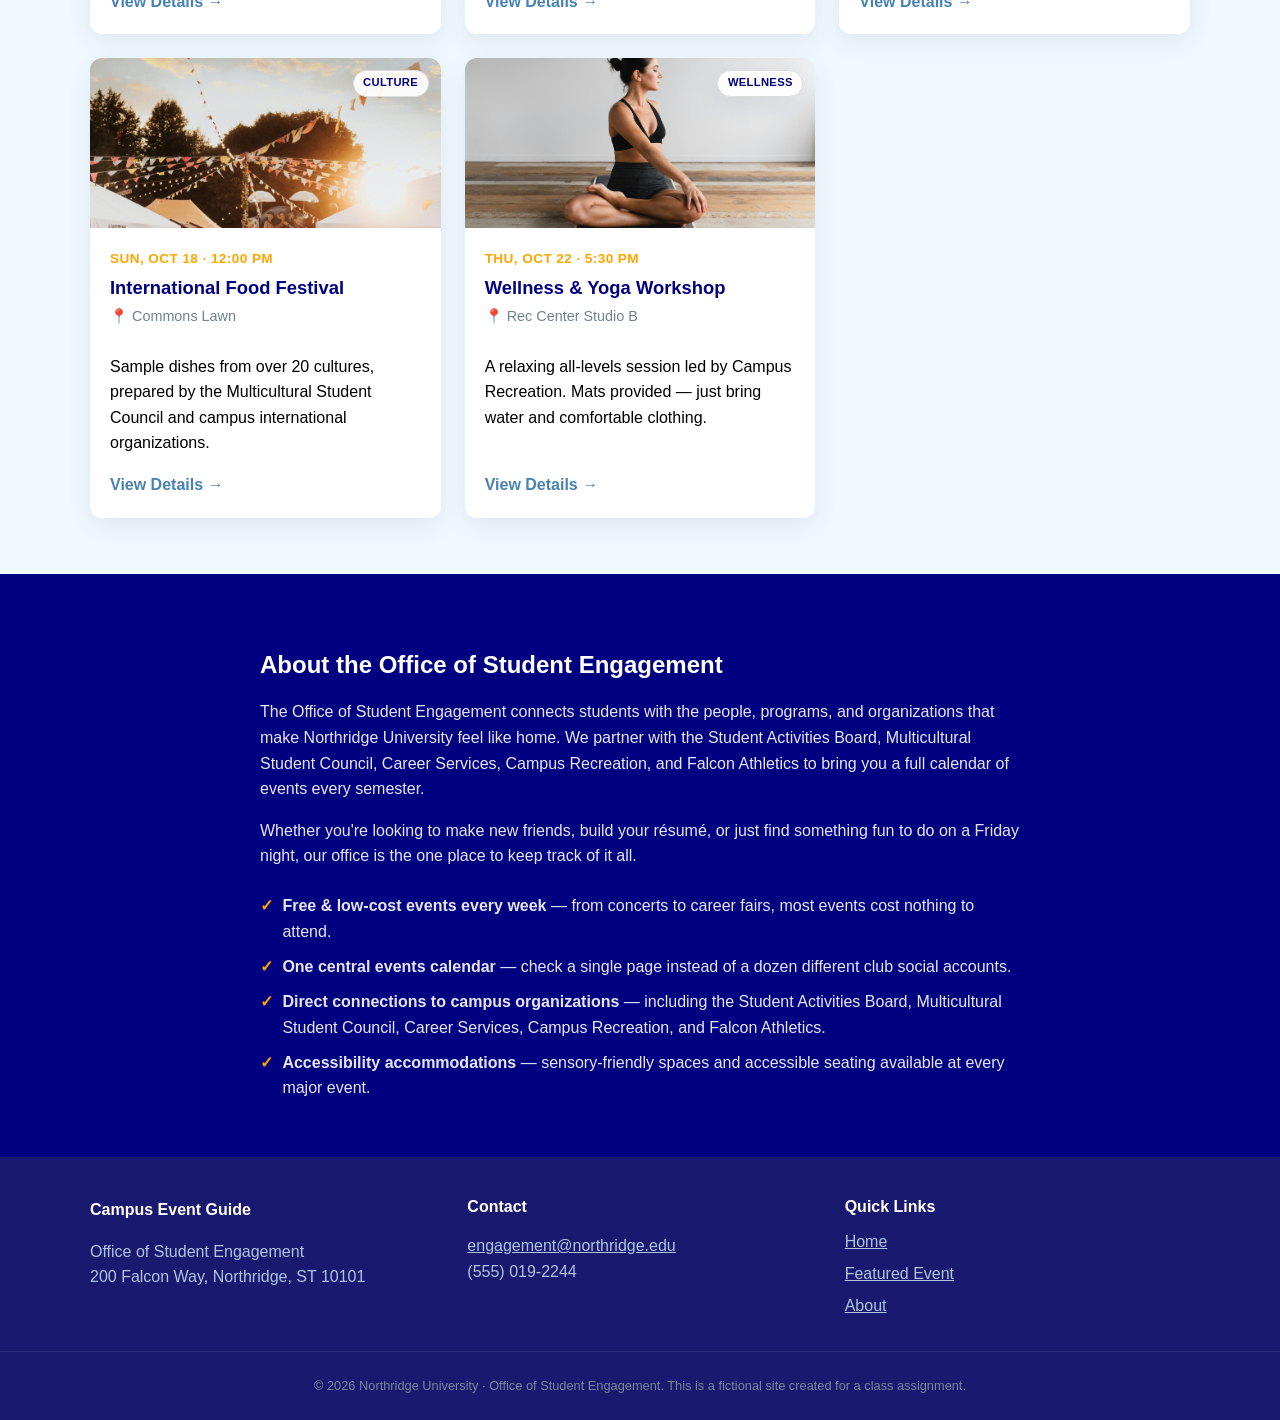
==== commit 2c6bda58: "Wrote README, made more changes to CSS" ====
--- a/index.html
+++ b/index.html
@@ -5,9 +5,6 @@
   <meta name="viewport" content="width=device-width, initial-scale=1.0">
   <title>Campus Event Guide | Northridge University</title>
   <meta name="description" content="Discover upcoming campus activities at Northridge University, brought to you by the Office of Student Engagement.">
-  <link rel="preconnect" href="https://fonts.googleapis.com">
-  <link rel="preconnect" href="https://fonts.gstatic.com" crossorigin>
-  <link href="https://fonts.googleapis.com/css2?family=Inter:wght@400;500;600&family=Poppins:wght@600;700&display=swap" rel="stylesheet">
   <link rel="stylesheet" href="css/styles.css">
 </head>
 <body>
@@ -58,7 +55,7 @@
           <h2 id="featured-heading">Fall Welcome Fest</h2>
           <ul class="meta-list">
             <li><strong>Date:</strong> <time datetime="2026-09-20">Saturday, September 20, 2026</time></li>
-            <li><strong>Time:</strong> <time datetime="16:00">4:00 PM</time> – <time datetime="20:00">8:00 PM</time></li>
+            <li><strong>Time:</strong> <time datetime="16:00">4:00 PM</time> - <time datetime="20:00">8:00 PM</time></li>
             <li><strong>Location:</strong> The Quad</li>
             <li><strong>Cost:</strong> Free for all students</li>
           </ul>
--- a/css/styles.css
+++ b/css/styles.css
@@ -1,34 +1,16 @@
-:root {
-  --color-navy: #14213D;
-  --color-navy-light: #2A4E7C;
-  --color-gold: #FCA311;
-  --color-bg: #F4F6FA;
-  --color-surface: #FFFFFF;
-  --color-text: #1A1A1A;
-  --color-text-muted: #4B5568;
-  --color-border: #DCE3EF;
-
-  --font-heading: "Poppins", "Segoe UI", Arial, sans-serif;
-  --font-body: "Inter", "Segoe UI", Arial, sans-serif;
-
-  --radius: 12px;
-  --shadow: 0 8px 24px rgba(20, 33, 61, 0.08);
-  --container-width: 1140px;
-}
-
 *, *::before, *::after { box-sizing: border-box; }
 html { scroll-behavior: smooth; }
 body {
   margin: 0;
-  font-family: var(--font-body);
-  color: var(--color-text);
-  background: var(--color-bg);
+  font-family: "Segoe UI", Arial, sans-serif;
+  color: black;
+  background: aliceblue;
   line-height: 1.6;
 }
 img { max-width: 100%; display: block; }
 figure { margin: 0; }
-a { color: var(--color-navy-light); }
-h1, h2, h3 { font-family: var(--font-heading); color: var(--color-navy); line-height: 1.25; }
+a { color: steelblue; }
+h1, h2, h3 { font-family: "Segoe UI", Arial, sans-serif; color: navy; line-height: 1.25; }
 ul { margin: 0; padding: 0; list-style: none; }
 
 .sr-only {
@@ -45,8 +27,8 @@
   position: absolute;
   left: -999px;
   top: 0;
-  background: var(--color-gold);
-  color: var(--color-navy);
+  background: orange;
+  color: navy;
   padding: 0.75rem 1.25rem;
   font-weight: 600;
   z-index: 100;
@@ -57,20 +39,20 @@
 }
 
 :focus-visible {
-  outline: 3px solid var(--color-gold);
+  outline: 3px solid orange;
   outline-offset: 2px;
 }
 
 .container {
   width: 100%;
-  max-width: var(--container-width);
+  max-width: 1140px;
   margin-inline: auto;
   padding-inline: 1.25rem;
 }
 
 .btn {
   display: inline-block;
-  font-family: var(--font-heading);
+  font-family: "Segoe UI", Arial, sans-serif;
   font-weight: 600;
   text-decoration: none;
   padding: 0.75rem 1.5rem;
@@ -78,25 +60,25 @@
   transition: transform 0.15s ease, box-shadow 0.15s ease;
 }
 .btn-primary {
-  background: var(--color-gold);
-  color: var(--color-navy);
-}
-.btn-primary:hover { transform: translateY(-2px); box-shadow: var(--shadow); }
+  background: orange;
+  color: navy;
+}
+.btn-primary:hover { transform: translateY(-2px); box-shadow: 0 8px 24px rgba(20, 33, 61, 0.08); }
 .btn-ghost {
   background: transparent;
-  color: var(--color-surface);
-  border: 2px solid var(--color-surface);
+  color: white;
+  border: 2px solid white;
 }
 .btn-ghost:hover { background: rgba(255,255,255,0.12); }
 .event-details .btn-ghost {
-  color: var(--color-navy);
-  border-color: var(--color-navy);
+  color: navy;
+  border-color: navy;
 }
 .btn-block { display: block; text-align: center; margin-top: 1rem; }
 
 .site-header {
-  background: var(--color-surface);
-  border-bottom: 1px solid var(--color-border);
+  background: white;
+  border-bottom: 1px solid gainsboro;
   position: sticky;
   top: 0;
   z-index: 50;
@@ -112,11 +94,11 @@
   align-items: center;
   gap: 0.75rem;
   text-decoration: none;
-  color: var(--color-navy);
+  color: navy;
 }
 .brand-text { display: flex; flex-direction: column; }
-.brand-text strong { font-family: var(--font-heading); font-size: 1.05rem; }
-.brand-text small { color: var(--color-text-muted); font-size: 0.75rem; }
+.brand-text strong { font-family: "Segoe UI", Arial, sans-serif; font-size: 1.05rem; }
+.brand-text small { color: slategray; font-size: 0.75rem; }
 
 .site-nav ul {
   display: flex;
@@ -127,19 +109,19 @@
   display: inline-block;
   padding: 0.4rem 0.25rem;
   text-decoration: none;
-  color: var(--color-navy);
+  color: navy;
   font-weight: 500;
   border-bottom: 2px solid transparent;
 }
 .site-nav a:hover,
 .site-nav a[aria-current="page"] {
-  border-bottom-color: var(--color-gold);
+  border-bottom-color: orange;
 }
 
 .hero {
   position: relative;
-  color: var(--color-surface);
-  background: var(--color-navy);
+  color: white;
+  background: navy;
   overflow: hidden;
 }
 .hero-bg {
@@ -166,18 +148,18 @@
   text-transform: uppercase;
   letter-spacing: 0.08em;
   font-weight: 600;
-  color: var(--color-gold);
+  color: orange;
   font-size: 0.85rem;
   margin: 0 0 0.5rem;
 }
 .hero h1 {
-  color: var(--color-surface);
+  color: white;
   font-size: 2rem;
   margin: 0 0 1rem;
 }
 .hero-lede {
   font-size: 1.05rem;
-  color: #E9EEF6;
+  color: lavender;
   margin: 0 0 1.75rem;
 }
 .hero-actions {
@@ -190,9 +172,9 @@
   padding-block: 3rem;
 }
 .featured-card {
-  background: var(--color-surface);
-  border-radius: var(--radius);
-  box-shadow: var(--shadow);
+  background: white;
+  border-radius: 12px;
+  box-shadow: 0 8px 24px rgba(20, 33, 61, 0.08);
   overflow: hidden;
   display: grid;
   grid-template-columns: 1fr;
@@ -200,8 +182,8 @@
 .featured-content { padding: 1.75rem; }
 .tag {
   display: inline-block;
-  background: var(--color-gold);
-  color: var(--color-navy);
+  background: orange;
+  color: navy;
   font-weight: 700;
   font-size: 0.75rem;
   text-transform: uppercase;
@@ -215,13 +197,13 @@
   display: grid;
   gap: 0.35rem;
   margin: 0 0 1rem;
-  color: var(--color-text-muted);
+  color: slategray;
 }
 .featured-content p { margin: 0 0 1.25rem; }
 
 .events { padding-block: 1rem 3.5rem; }
 .events h2 { margin-bottom: 0.4rem; }
-.section-lede { color: var(--color-text-muted); margin: 0 0 1.75rem; }
+.section-lede { color: slategray; margin: 0 0 1.75rem; }
 
 .event-grid {
   display: grid;
@@ -232,9 +214,9 @@
 .event-card {
   flex: 1 1 auto;
   width: 100%;
-  background: var(--color-surface);
-  border-radius: var(--radius);
-  box-shadow: var(--shadow);
+  background: white;
+  border-radius: 12px;
+  box-shadow: 0 8px 24px rgba(20, 33, 61, 0.08);
   overflow: hidden;
   display: flex;
   flex-direction: column;
@@ -243,7 +225,7 @@
 .event-card-media img { width: 100%; height: 170px; object-fit: cover; }
 .event-card-body { padding: 1.25rem; display: flex; flex-direction: column; flex-grow: 1; }
 .event-date {
-  color: var(--color-gold);
+  color: orange;
   font-weight: 700;
   font-size: 0.85rem;
   text-transform: uppercase;
@@ -252,9 +234,9 @@
 }
 .category-tag {
   flex-shrink: 0;
-  background: var(--color-bg);
-  color: var(--color-navy);
-  border: 1px solid var(--color-border);
+  background: aliceblue;
+  color: navy;
+  border: 1px solid gainsboro;
   font-size: 0.7rem;
   font-weight: 600;
   text-transform: uppercase;
@@ -267,10 +249,10 @@
   top: 0.75rem;
   right: 0.75rem;
   background: rgba(255, 255, 255, 0.92);
-  box-shadow: var(--shadow);
+  box-shadow: 0 8px 24px rgba(20, 33, 61, 0.08);
 }
 .event-card h3 { margin: 0 0 0.35rem; font-size: 1.15rem; }
-.event-location { color: var(--color-text-muted); margin: 0 0 0.6rem; font-size: 0.9rem; }
+.event-location { color: slategray; margin: 0 0 0.6rem; font-size: 0.9rem; }
 .event-card-body p:last-of-type { margin-bottom: 1rem; }
 .details-link {
   display: inline-block;
@@ -280,14 +262,14 @@
 }
 .details-link:hover { text-decoration: underline; }
 
-.about { padding-block: 3.5rem; background: var(--color-navy); color: #E9EEF6; }
-.about h2 { color: var(--color-surface); }
+.about { padding-block: 3.5rem; background: navy; color: lavender; }
+.about h2 { color: white; }
 .about-inner { max-width: 800px; }
 .about-benefits { margin-top: 1.5rem; }
 
 .site-footer {
-  background: #0F1B33;
-  color: #C9D3E5;
+  background: midnightblue;
+  color: lightsteelblue;
   padding-block: 2.5rem 1.5rem;
 }
 .footer-inner {
@@ -295,28 +277,23 @@
   gap: 2rem;
   grid-template-columns: 1fr;
 }
-.site-footer .brand { color: var(--color-surface); margin-bottom: 0.75rem; }
-.site-footer h3 { color: var(--color-surface); font-size: 1rem; margin: 0 0 0.75rem; }
-.site-footer a { color: #C9D3E5; }
+.site-footer .brand { color: white; margin-bottom: 0.75rem; }
+.site-footer h3 { color: white; font-size: 1rem; margin: 0 0 0.75rem; }
+.site-footer a { color: lightsteelblue; }
 .footer-links { display: grid; gap: 0.4rem; }
 .copyright {
   text-align: center;
   font-size: 0.8rem;
-  color: #8592AC;
+  color: lightslategray;
   margin: 2rem 0 0;
   padding-top: 1.5rem;
   border-top: 1px solid rgba(255,255,255,0.08);
 }
 
-.breadcrumb { padding-block: 1rem 0; }
-.breadcrumb ol { display: flex; gap: 0.5rem; flex-wrap: wrap; font-size: 0.9rem; color: var(--color-text-muted); }
-.breadcrumb li:not(:last-child)::after { content: "/"; margin-left: 0.5rem; }
-.breadcrumb a { text-decoration: none; }
-
 .event-hero {
   position: relative;
-  color: var(--color-surface);
-  background: var(--color-navy);
+  color: white;
+  background: navy;
   overflow: hidden;
   margin-top: 0.5rem;
 }
@@ -330,9 +307,9 @@
 }
 .event-hero-content { position: relative; z-index: 2; padding-block: 2rem; }
 .event-hero-tags { display: flex; flex-wrap: wrap; gap: 0.5rem; margin-bottom: 0.75rem; }
-.event-hero-content h1 { color: var(--color-surface); font-size: 1.9rem; margin: 0.4rem 0; }
-.event-hero-lede { max-width: 560px; color: #E9EEF6; margin: 0 0 0.75rem; }
-.event-hero-meta { max-width: 560px; color: #E9EEF6; margin: 0; font-weight: 500; }
+.event-hero-content h1 { color: white; font-size: 1.9rem; margin: 0.4rem 0; }
+.event-hero-lede { max-width: 560px; color: lavender; margin: 0 0 0.75rem; }
+.event-hero-meta { max-width: 560px; color: lavender; margin: 0; font-weight: 500; }
 
 .event-details { padding-block: 2.5rem 4rem; }
 .event-details-grid {
@@ -346,17 +323,17 @@
 .schedule-table {
   width: 100%;
   border-collapse: collapse;
-  background: var(--color-surface);
-  border-radius: var(--radius);
-  overflow: hidden;
-  box-shadow: var(--shadow);
+  background: white;
+  border-radius: 12px;
+  overflow: hidden;
+  box-shadow: 0 8px 24px rgba(20, 33, 61, 0.08);
 }
 .schedule-table th, .schedule-table td {
   text-align: left;
   padding: 0.75rem 1rem;
-  border-bottom: 1px solid var(--color-border);
-}
-.schedule-table th { background: var(--color-navy); color: var(--color-surface); }
+  border-bottom: 1px solid gainsboro;
+}
+.schedule-table th { background: navy; color: white; }
 .schedule-table tr:last-child td { border-bottom: none; }
 
 .info-list { display: grid; gap: 0.6rem; }
@@ -368,15 +345,15 @@
   content: "✓";
   position: absolute;
   left: 0;
-  color: var(--color-gold);
+  color: orange;
   font-weight: 700;
 }
 
 .event-sidebar { display: grid; gap: 1.5rem; align-content: start; }
 .fact-card {
-  background: var(--color-surface);
-  border-radius: var(--radius);
-  box-shadow: var(--shadow);
+  background: white;
+  border-radius: 12px;
+  box-shadow: 0 8px 24px rgba(20, 33, 61, 0.08);
   padding: 1.5rem;
 }
 .fact-card h2 { font-size: 1.1rem; margin: 0 0 1rem; }
@@ -385,7 +362,7 @@
   font-size: 0.75rem;
   text-transform: uppercase;
   letter-spacing: 0.04em;
-  color: var(--color-text-muted);
+  color: slategray;
   margin-top: 0.75rem;
 }
 .fact-card dt:first-child { margin-top: 0; }
@@ -401,9 +378,9 @@
 .related-events-list > li { flex: 1 1 220px; }
 .related-event-card {
   height: 100%;
-  background: var(--color-surface);
-  border-radius: var(--radius);
-  box-shadow: var(--shadow);
+  background: white;
+  border-radius: 12px;
+  box-shadow: 0 8px 24px rgba(20, 33, 61, 0.08);
   padding: 1.25rem;
 }
 .related-event-card h3 { margin: 0 0 0.35rem; font-size: 1.05rem; }
